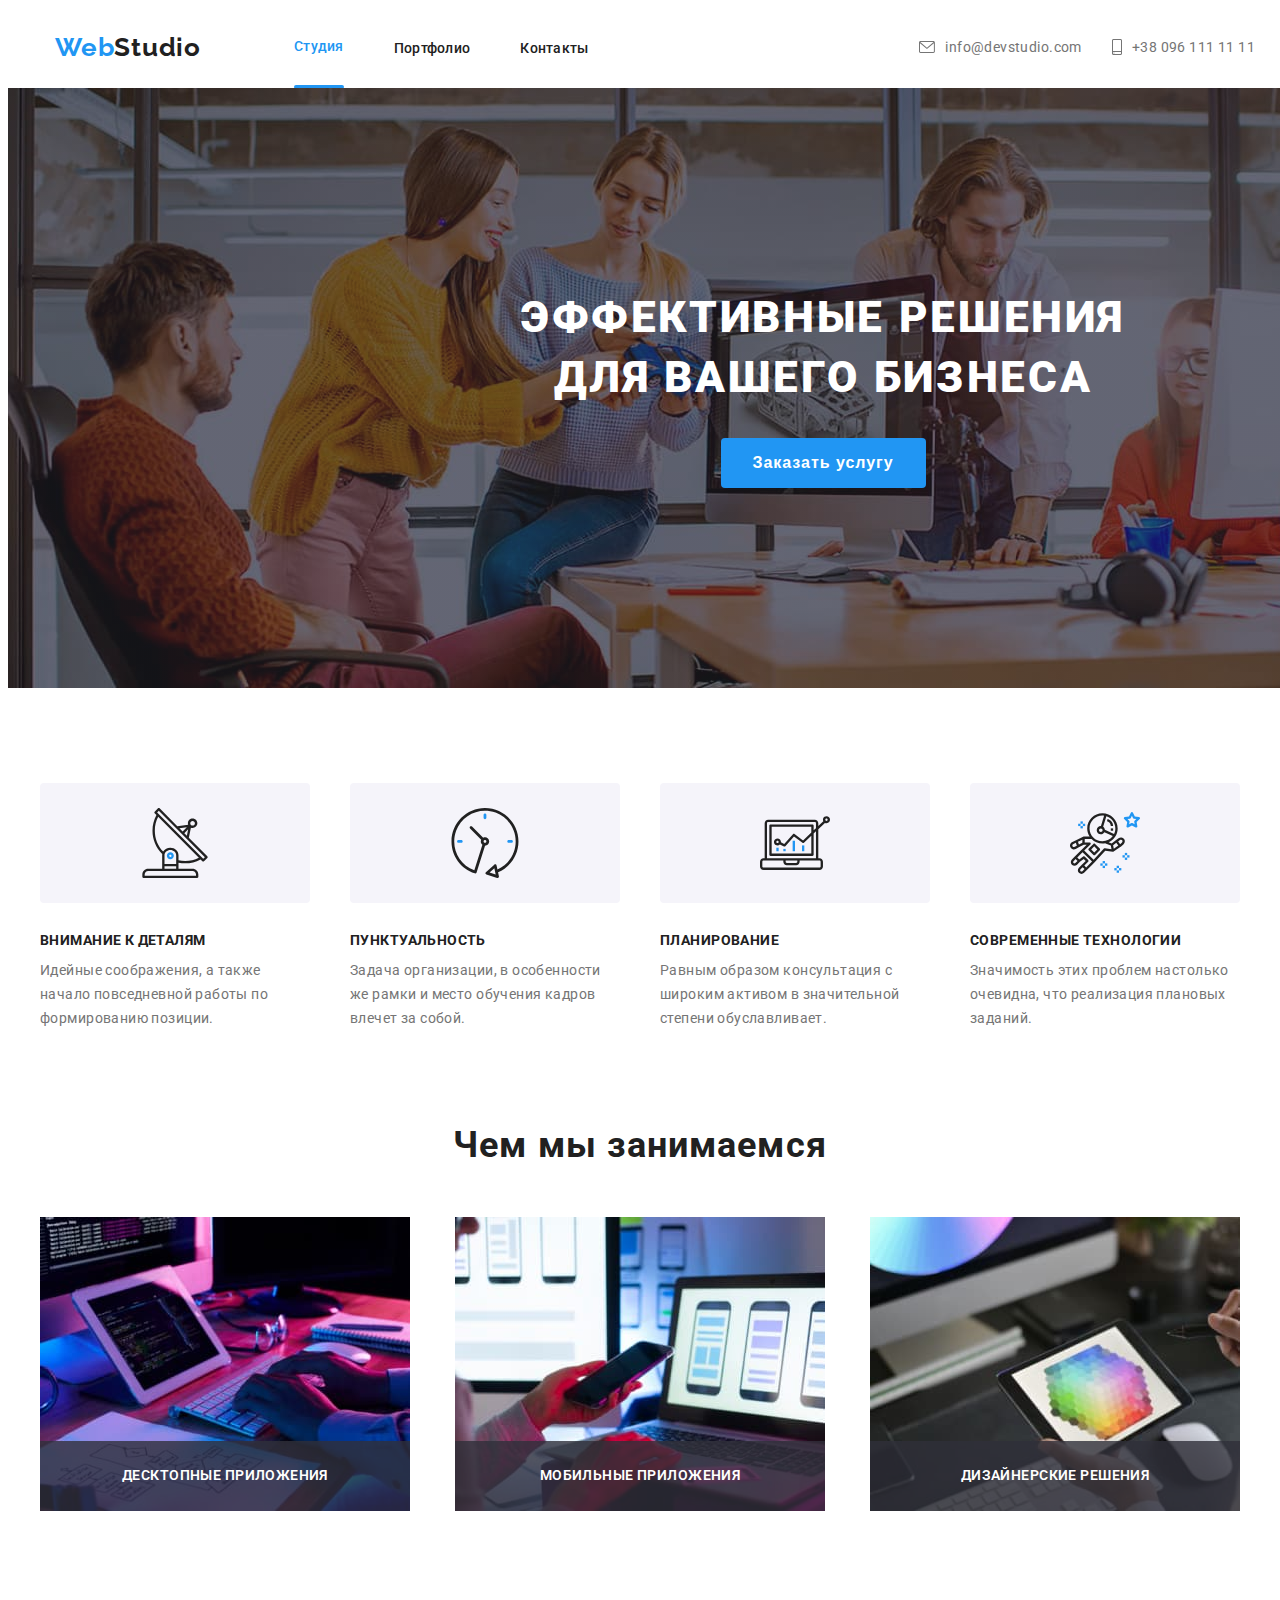
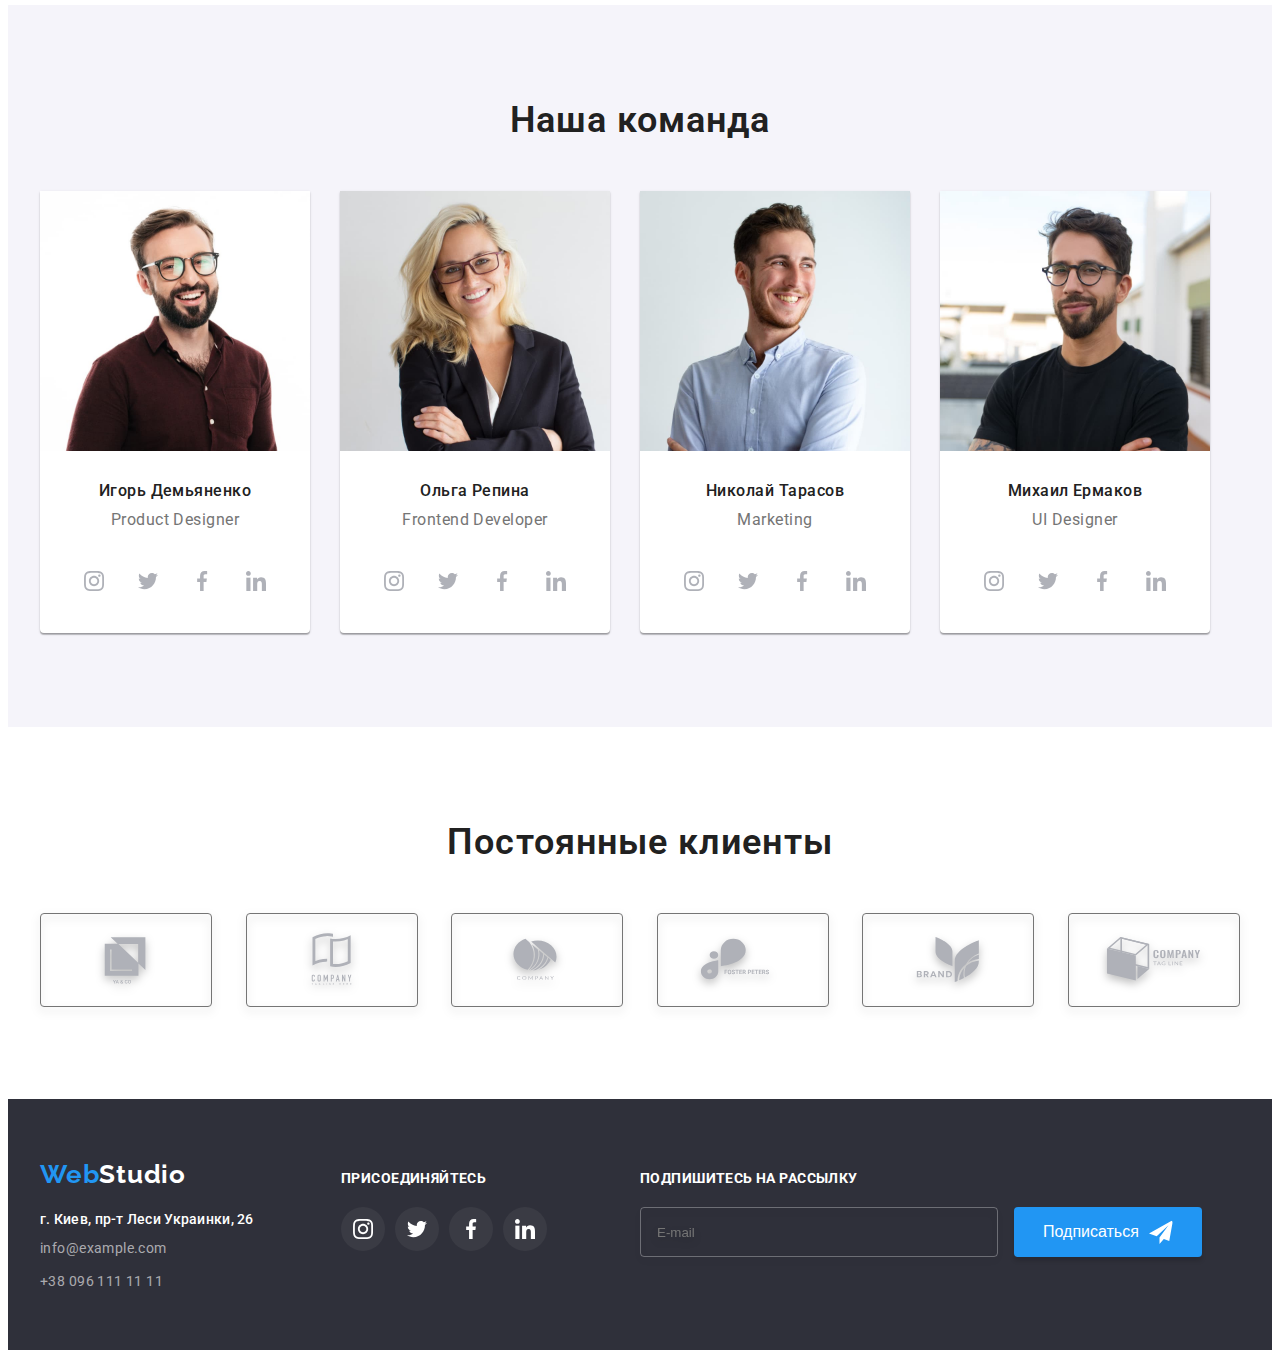
==== index.html @ 36587085 "start" ====
<!DOCTYPE html>
<html lang="ru">

<head>
    <meta charset="UTF-8">
    <meta http-equiv="X-UA-Compatible" content="IE=edge">
    <meta name="viewport" content="width=device-width, initial-scale=1.0">
    <title>WebStudio</title>
    <link rel="preconnect" href="https://fonts.gstatic.com">
    <link
        href="https://fonts.googleapis.com/css2?family=Raleway:wght@400;500;600;700&family=Roboto:wght@400;700&display=swap"
        rel="stylesheet">
    <link rel="stylesheet" href="https://cdnjs.cloudflare.com/ajax/libs/modern-normalize/1.1.0/modern-normalize.min.css"
        integrity="sha512-wpPYUAdjBVSE4KJnH1VR1HeZfpl1ub8YT/NKx4PuQ5NmX2tKuGu6U/JRp5y+Y8XG2tV+wKQpNHVUX03MfMFn9Q=="
        crossorigin="anonymous" referrerpolicy="no-referrer" />
    <link rel="stylesheet" href="./css/styles.css">
</head>

<body>
    <!-- HEADER -->
    <header class="header container">
        <div class="container header-container">
            <nav class="navigation">
                <a class="logo link" href="./"> <span class="logo-span">
                        Web</span>Studio
                </a>
                <ul class="menu list">
                    <li class="menu-item current">
                        <a class="menu-link link current" href="./index.html">Студия</a>
                    </li>
                    <li class="menu-item">
                        <a class="menu-link link " href="./portfolio.html">Портфолио</a>
                    </li>
                    <li class="menu-item">
                        <a class="menu-link link" href="#contact">Контакты</a>
                    </li>
                </ul>
            </nav>

            <ul class="menu-contact list">
                <li class="menu-contact-link">
                    <a class="mail-link link header-link" href="mailto:info@devstudio.com">
                        <svg class="contact-link-item header-link" width="16px" height="12px">
                            <use href="./images/sprite.svg#envelope"></use>
                        </svg>
                        info@devstudio.com
                    </a>
                </li>
                <li class="menu-contact-link">
                    <a class="tel-link link header-link" href="tell:+380961111111">
                        <svg class="contact-link-item header-link" width="10px" height="16px">
                            <use href="./images/sprite.svg#smartphone"></use>
                        </svg>
                        +38 096 111 11 11</a>
                </li>
            </ul>
        </div>
    </header>

    <main>

        <!-- HERO -->
        <section class="container hero-container">
            <h1 class="hero-title">Эффективные решения для вашего бизнеса</h1>
            <button class="modal-btn hero-btn" data-modal-open type="button">Заказать услугу</button>
        </section>


        <!-- SERVICES -->
        <section class="SERVICES section">
            <div class="container ">
                <ul class="list services-container">
                    <li class="serveces-box">
                        <a href="#" class="serveces-box-link link">
                            <svg class="serveces-box-item">
                                <use href="./images/sprite.svg#antenna"></use>
                            </svg>
                        </a>
                        <h3 class="services-title">Внимание к деталям</h3>
                        <p class="services-description">Идейные соображения, а также начало повседневной работы по
                            формированию позиции.</p>
                    </li>

                    <li class="serveces-box">
                        <a href="#" class="serveces-box-link link">
                            <svg class="serveces-box-item">
                                <use href="./images/sprite.svg#clock"></use>
                            </svg>
                        </a>
                        <h3 class="services-title">Пунктуальность</h3>
                        <p class="services-description">Задача организации, в особенности же рамки и место обучения
                            кадров влечет за собой.</p>
                    </li>

                    <li class="serveces-box">
                        <a href="#" class="serveces-box-link link">
                            <svg class="serveces-box-item">
                                <use href="./images/sprite.svg#diagram"></use>
                            </svg>
                        </a>
                        <h3 class="services-title">Планирование</h3>
                        <p class="services-description">Равным образом консультация с широким активом в значительной
                            степени обуславливает.</p>
                    </li>

                    <li class="serveces-box">
                        <a href="#" class="serveces-box-link link">
                            <svg class="serveces-box-item">
                                <use href="./images/sprite.svg#astronaut"></use>
                            </svg>
                        </a>
                        <h3 class="services-title">Современные технологии</h3>
                        <p class="services-description">Значимость этих проблем настолько очевидна, что реализация
                            плановых заданий.</p>
                    </li>
                </ul>
            </div>
        </section>

        <!-- ABOUT -->
        <section class="about section">
            <div class="container">
                <h2 class="about-title">Чем мы занимаемся</h2>
                <ul class="list about-container">
                    <li class="about-container-item">
                        <img src="./images/WebStudio_files/photo1.jpg" alt="работа за компьютером" width="370"
                            height="294">
                        <p class="about-label">
                            Десктопные приложения
                        </p>
                    </li>
                    <li class="about-container-item">
                        <img src="./images/WebStudio_files/photo2.jpg" alt="подбор интерфейса" width="370" height="294">
                        <p class="about-label">
                            Мобильные приложения
                        </p>
                    </li>
                    <li class="about-container-item">
                        <img src="./images/WebStudio_files/photo3.jpg" alt="подбор градиента" width="370" height="294">
                        <p class="about-label">
                            Дизайнерские решения
                        </p>
                    </li>
                </ul>
            </div>


        </section>
        <!-- TEAM -->
        <section class="team section">
            <div class="container team-section">
                <h2 class="team-title">Наша команда</h2>
                <ul class="list team-container">
                    <li class="team-box">
                        <img src="./images/WebStudio_files/IgorD.jpg" alt="Игорь Демьяненко" width="270" height="260">
                        <div class="team-list-content">
                            <h3 class="team-name-title">Игорь Демьяненко</h3>
                            <p class="team-description" lang="en">Product Designer</p>
                            <ul class="social-list list">
                                <li href="#" class="social-list-item">
                                    <a href="#" class="social-list-link">
                                        <svg class="social-list-icon">
                                            <use href="./images/sprite.svg#instagram"></use>
                                        </svg>
                                    </a>
                                </li>
                                <li href="#" class="social-list-item">
                                    <a href="#" class="social-list-link">
                                        <svg class="social-list-icon">
                                            <use href="./images/sprite.svg#twitter"></use>
                                        </svg>
                                    </a>
                                </li>
                                <li href="#" class="social-list-item">
                                    <a href="#" class="social-list-link">
                                        <svg class="social-list-icon">
                                            <use href="./images/sprite.svg#facebook"></use>
                                        </svg>
                                    </a>
                                </li>
                                <li href="#" class="social-list-item">
                                    <a href="#" class="social-list-link">
                                        <svg class="social-list-icon">
                                            <use href="./images/sprite.svg#linkedin"></use>
                                        </svg>
                                    </a>
                                </li>
                            </ul>
                        </div>

                    </li>
                    <li class="team-box">
                        <img src="./images/WebStudio_files/Olga.jpg" alt="Ольга Репина" width="270" height="260">
                        <div class="team-list-content">
                            <h3 class="team-name-title">Ольга Репина</h3>
                            <p class="team-description" lang="en">Frontend Developer</p>
                            <ul class="social-list list">
                                <li href="#" class="social-list-item">
                                    <a href="#" class="social-list-link">
                                        <svg class="social-list-icon">
                                            <use href="./images/sprite.svg#instagram"></use>
                                        </svg>
                                    </a>
                                </li>
                                <li href="#" class="social-list-item">
                                    <a href="#" class="social-list-link">
                                        <svg class="social-list-icon">
                                            <use href="./images/sprite.svg#twitter"></use>
                                        </svg>
                                    </a>
                                </li>
                                <li href="#" class="social-list-item">
                                    <a href="#" class="social-list-link">
                                        <svg class="social-list-icon">
                                            <use href="./images/sprite.svg#facebook"></use>
                                        </svg>
                                    </a>
                                </li>
                                <li href="#" class="social-list-item">
                                    <a href="#" class="social-list-link">
                                        <svg class="social-list-icon">
                                            <use href="./images/sprite.svg#linkedin"></use>
                                        </svg>
                                    </a>
                                </li>
                            </ul>
                        </div>

                    </li>
                    <li class="team-box">
                        <img src="./images/WebStudio_files/Nikolay.jpg" alt="Николай Тарасов" width="270" height="260">
                        <div class="team-list-content">
                            <h3 class="team-name-title">Николай Тарасов</h3>
                            <p class="team-description" lang="en">Marketing</p>
                            <ul class="social-list list">
                                <li href="#" class="social-list-item">
                                    <a href="#" class="social-list-link">
                                        <svg class="social-list-icon">
                                            <use href="./images/sprite.svg#instagram"></use>
                                        </svg>
                                    </a>
                                </li>
                                <li href="#" class="social-list-item">
                                    <a href="#" class="social-list-link">
                                        <svg class="social-list-icon">
                                            <use href="./images/sprite.svg#twitter"></use>
                                        </svg>
                                    </a>
                                </li>
                                <li href="#" class="social-list-item">
                                    <a href="#" class="social-list-link">
                                        <svg class="social-list-icon">
                                            <use href="./images/sprite.svg#facebook"></use>
                                        </svg>
                                    </a>
                                </li>
                                <li href="#" class="social-list-item">
                                    <a href="#" class="social-list-link">
                                        <svg class="social-list-icon">
                                            <use href="./images/sprite.svg#linkedin"></use>
                                        </svg>
                                    </a>
                                </li>
                            </ul>
                        </div>

                    </li>
                    <li class="team-box">
                        <img src="./images/WebStudio_files/Mihail.jpg" alt="Михаил Ермаков" width="270" height="260">
                        <div class="team-list-content">
                            <h2 class="team-name-title">Михаил Ермаков</h2>
                            <p class="team-description" lang="en">UI Designer</p>
                            <ul class="social-list list">
                                <li href="#" class="social-list-item">
                                    <a href="#" class="social-list-link">
                                        <svg class="social-list-icon">
                                            <use href="./images/sprite.svg#instagram"></use>
                                        </svg>
                                    </a>
                                </li>
                                <li href="#" class="social-list-item">
                                    <a href="#" class="social-list-link">
                                        <svg class="social-list-icon">
                                            <use href="./images/sprite.svg#twitter"></use>
                                        </svg>
                                    </a>
                                </li>
                                <li href="#" class="social-list-item">
                                    <a href="#" class="social-list-link">
                                        <svg class="social-list-icon">
                                            <use href="./images/sprite.svg#facebook"></use>
                                        </svg>
                                    </a>
                                </li>
                                <li href="#" class="social-list-item">
                                    <a href="#" class="social-list-link">
                                        <svg class="social-list-icon">
                                            <use href="./images/sprite.svg#linkedin"></use>
                                        </svg>
                                    </a>
                                </li>
                            </ul>
                        </div>

                    </li>
                </ul>
            </div>
        </section>
        <!--clients-->
        <section class="section container">
            <div class="client">
                <h2 class="clients-title">Постоянные клиенты</h2>
                <ul class="clients list">
                    <li class="client-item">
                        <a href="#" class="client-list-link">
                            <svg class="client-item-icon">
                                <use href="././images/sprite.svg#client1"></use>
                            </svg>
                        </a>
                    </li>
                    <li class="client-item">
                        <a href="#" class="client-list-link">
                            <svg class="client-item-icon">
                                <use href="././images/sprite.svg#client2"></use>
                            </svg>
                        </a>
                    </li>
                    <li class="client-item">
                        <a href="#" class="client-list-link">
                            <svg class="client-item-icon">
                                <use href="././images/sprite.svg#client3"></use>
                            </svg>
                        </a>
                    </li>
                    <li class="client-item">
                        <a href="#" class="client-list-link">
                            <svg class="client-item-icon">
                                <use href="././images/sprite.svg#client4"></use>
                            </svg>
                        </a>
                    </li>
                    <li class="client-item">
                        <a href="#" class="client-list-link">
                            <svg class="client-item-icon">
                                <use href="././images/sprite.svg#client5"></use>
                            </svg>
                        </a>
                    </li>
                    <li class="client-item">
                        <a href="#" class="client-list-link">
                            <svg class="client-item-icon">
                                <use href="././images/sprite.svg#client6"></use>
                            </svg>
                        </a>
                    </li>
                </ul>
            </div>

        </section>

    </main>

    <!-- FOOTER -->
    <footer class="footer">
        <div class="container">
            <div class="footer-container">
                <div class="address-container">
                    <div class="footer-logo">
                        <a class="logo link" href="./"> <span class="logo-span">Web</span>Studio</a>
                    </div>

                    <!-- CONTACT INFORMATION -->
                    <address id="contact" class="address">
                        <ul class="list address-container">
                            <li class="address-item-footer"><a class="address-link link"
                                    href="https://goo.gl/maps/P6TTpQ2vvZoRG6vYA" target="_blank"
                                    rel="noopener noreferrer">г. Киев, пр-т Леси Украинки, 26</a></li>
                            <li class="address-item-footer"><a class="mail-link link footer-link"
                                    href="mailto:info@example.com">info@example.com</a></li>
                            <li class="address-item-footer"><a class="tel-link link footer-link"
                                    href="tell:+380961111111">+38 096 111 11 11</a></li>
                        </ul>
                    </address>
                </div>
                <div class="social">
                    <h2 class="footer-title">присоединяйтесь</h2>
                    <ul class="social-list list">
                        <li href="#" class="social-list-item">
                            <a href="#" class="social-list-link theme-dark">
                                <svg class="social-list-icon theme-dark">
                                    <use href="./images/sprite.svg#instagram"></use>
                                </svg>
                            </a>
                        </li>
                        <li href="#" class="social-list-item">
                            <a href="#" class="social-list-link theme-dark">
                                <svg class="social-list-icon theme-dark">
                                    <use href="./images/sprite.svg#twitter"></use>
                                </svg>
                            </a>
                        </li>
                        <li href="#" class="social-list-item">
                            <a href="#" class="social-list-link theme-dark">
                                <svg class="social-list-icon theme-dark">
                                    <use href="./images/sprite.svg#facebook"></use>
                                </svg>
                            </a>
                        </li>
                        <li href="#" class="social-list-item">
                            <a href="#" class="social-list-link theme-dark">
                                <svg class="social-list-icon theme-dark">
                                    <use href="./images/sprite.svg#linkedin"></use>
                                </svg>
                            </a>
                        </li>
                    </ul>
                </div>
                <div class="mail-input">
                    <form action="#" class="footer-form">
                        <label class="footer-form-field">
                            <p class="footer-form-lable">
                                Подпишитесь на рассылку
                            </p>
                            <span class="modal-form-input-wrapper">
                                <input type="mail" class="footer-form-inpt" name="user-mail" pattern="[^ @]*@[^ @]*"
                                    placeholder="E-mail" required>
                                <button type="submit" class="footer-form-btn">
                                    <div class="button-lable">
                                        Подписаться
                                        <svg class="footer-btn-icon modal-btn">
                                            <use href="./images/sprite.svg#send"></use>
                                        </svg>
                                    </div>

                                </button>
                    </form>
                </div>
            </div>

    </footer>

    <div class=" backdrop is-hidden" data-modal>
        <div class="modal">
            <b type="button" class="close-btn" data-modal-close>
                <svg class="modal-close data-modal-close">
                    <use href="./images/sprite.svg#close"></use>
                </svg>
            </b>
            <form action="#" class="modal-form">
                <p class="modal-form-head">
                    Оставьте свои данные, мы вам перезвоним
                </p>
                <div class="inputs">
                    <label class="modal-form-field">
                        Имя
                        <span class="modal-form-input-wrapper">
                            <input type="text" class="modal-form-input" name="user-name"
                                title="Имя должно содержать символы кирилицы или латиницы" required>
                            <svg class="modal-form-icon">
                                <use href="./images/sprite.svg#person""></use>
                                            </svg>
                                        </span>
                                    </label>
                    
                    <label class=" modal-form-field">
                                    Телефон
                                    <span class="modal-form-input-wrapper">
                                        <input type="tel" class="modal-form-input" name="user-phone"
                                            pattern="[0-9]{3}-[0-9]{3}-[0-9]{2}-[0-9]{2}" title="096-111-11-11"
                                            required>
                                        <svg class="modal-form-icon">
                                            <use href="./images/sprite.svg#phone""></use>
                                </svg>
                            </span>
                        </label>
                    
                    <label class=" modal-form-field">
                                                Почта
                                                <span class="modal-form-input-wrapper">
                                                    <input type="mail" class="modal-form-input" name="user-mail"
                                                        pattern="[^ @]*@[^ @]*" title="mail@mail.com" required>
                                                    <svg class="modal-form-icon">
                                                        <use href="./images/sprite.svg#email""></use>
                            </svg>
                        </span>
    
                    </label>
                    <label class=" modal-form-field">
                                                            Комментарий
                                                            <textarea name="user-message" class="modal-form-message"
                                                                placeholder="Ваше сообщение"></textarea>

                    </label>
                </div>
                <input type="checkbox" class="modal-form-checkbox visually-hidden" id="accept-policy">
                <label for="accept-policy" class="modal-form-checkbox-label">Соглашаюсь
                    с рассылкой и принимаю&nbsp;<a href="#" class="modal-form-label-link">Условия договора</a></label>
                <button type="submit" class="modal-btn modal-form-btn">Отправить</button>
            </form>

        </div>
    </div>
    <script src="./js/modal.js"></script>
</body>

</html>
---- css/styles.css ----
:root {
  --main-font: "Roboto", sans-serif;
  --secondary-font: "Raleway", sans-serif;
  --accent-color: #2196f3;
  --main-color: #212121;
  --description-color: #757575;
  --logo-color: #ffffff;
  --button-color: #2196f3;
  --button-text-hover-color: #ffffff;
  --button-hover-color: #188ce8;
  --bg-color: #2f303a;
  --team-bg: #f5f4fa;
  --bg-btn-portfolio: #f5f4fa;
  --hero-bg: #c4c4c4;
  --social-bg: #afb1b8;
  --overlay-bg: rgba(33, 150, 243, 0.9);
  --placeholder-color: rgba(117, 117, 117, 0.5);
  --bg-social-td: rgba(153, 153, 153, 0.1);
}

h1,
h2,
h3,
h4,
h5,
h6,
p {
  margin-top: 0;
  margin-bottom: 0;
}

ul,
ol {
  margin-top: 0;
  margin-bottom: 0;
  padding-left: 0;
}

img {
  display: block;
  max-width: 100%;
  height: auto;
}

.list {
  list-style: none;
}

.link {
  text-decoration: none;
  color: var(--main-color);
}

address {
  font-style: normal;
}

body {
  font-family: var(--main-font);
  font-weight: 400;
  color: var(--main-color);
}

.container {
  width: 1200px;
  margin: 0 auto;
  padding-left: 15px;
  padding-right: 15px;
}

.section {
  padding-top: 94px;
}

.visually-hidden {
  position: absolute !important;
  clip: rect(1px 1px 1px 1px); /* IE6, IE7 */
  clip: rect(1px, 1px, 1px, 1px);
  padding: 0 !important;
  border: 0 !important;
  height: 1px !important;
  width: 1px !important;
  overflow: hidden;
}

/* ============= COMPONENTS ============= */
.modal-btn {
  display: flex;
  align-items: center;
  text-align: center;
  font-size: 16px;
  line-height: 1.87;
  border-radius: 4px;
  letter-spacing: 0.06em;
  cursor: pointer;
  border: none;
  transition: background-color 250ms cubic-bezier(0.4, 0, 0.2, 1),
    color 250ms cubic-bezier(0.4, 0, 0.2, 1);
}

.modal-btn:hover,
.modal-btn:focus {
  background-color: var(--button-hover-color);
  color: var(--button-text-hover-color);
}

/* ============= END COMPONENTS ============= */

/* ============= HEADER ============= */
.header {
  padding-top: 24px;
  padding-bottom: 25px;
  border-bottom: 1px solid #ececec;
}

.header-container {
  display: flex;
  align-items: center;
  justify-content: space-between;
}

.navigation {
  display: flex;
  align-items: center;
}

.menu {
  display: flex;
  align-items: center;
}

.menu-contact {
  display: flex;
  align-items: center;
}

.menu.list {
  cursor: pointer;
}

.menu-contact-link {
  display: flex;
  align-items: center;
  justify-content: center;
}

.menu-contact-link:not(:last-child) {
  margin-right: 30px;
}

.menu-item:not(:last-child) {
  margin-right: 50px;
}

.menu-link {
  font-weight: 500;
  font-size: 14px;
  line-height: 1.14;
  letter-spacing: 0.02em;
}

.header-link {
  color: var(--description-color);
  fill: var(--description-color);
}

.tel-link,
.mail-link {
  font-size: 14px;
  line-height: 1.71;
  letter-spacing: 0.03em;

  transition: color 250ms cubic-bezier(0.4, 0, 0.2, 1),
    fill 250ms cubic-bezier(0.4, 0, 0.2, 1);
}

.menu-link:hover,
.menu-link:focus {
  color: var(--accent-color);
}

.mail-link:hover,
.mail-link:focus,
.mail-link:hover .contact-link-item,
.mail-link:focus .contact-link-item {
  color: var(--accent-color);
  fill: var(--accent-color);
}

.tel-link:hover,
.tel-link:focus,
.tel-link:hover .contact-link-item,
.tel-link:focus .contact-link-item {
  color: var(--accent-color);
  fill: var(--accent-color);
}

.menu-link.current {
  color: var(--accent-color);
  /*background-image: url();*/
}

.contact-link-item {
  display: flex;
  align-items: center;
  justify-content: center;
  margin-right: 10px;
}

.mail-link.header-link {
  display: flex;
  align-items: center;
}

.tel-link.header-link {
  display: flex;
  align-items: center;
}

/*
.mail-link.header-link::before {
    content: url("../images/sprite.svg#envelope");
    display: flex;
    align-items: center;
    width: 16px;
    height: 12px;
    fill: ;
    margin-right: 10px;
}



.tel-link.header-link::before {
    content: url("../images/sprite.svg#smartphone");
    display: block;
    align-content: center;
    width: 10px;
    height: 16px;
    fill: ;
    margin-right: 10px;
}*/

.menu-link.current::after {
  content: "";
  display: block;
  width: auto;
  height: 4px;
  background-color: var(--accent-color);
  position: relative;
  top: 30px;
  left: auto;
  border-radius: 2px;
}

/*
*/
.logo {
  margin-right: 93px;
  font-family: var(--secondary-font);
  font-weight: 700;
  font-size: 26px;
  line-height: 1.19;
  letter-spacing: 0.03em;
  /*text-shadow: 0px 4px 4px rgba(0, 0, 0, 0.25);*/
}

.logo-span {
  color: var(--accent-color);
}

/* ============= END HEADER ============= */

/* ============= HERO ============= */
.hero-container {
  display: flex;
  align-items: center;
  flex-direction: column;
  width: 1600px;
  background-color: var(--hero-bg);
  background-image: linear-gradient(
      rgba(47, 48, 58, 0.4),
      rgba(47, 48, 58, 0.4)
    ),
    url(../images/Hero/hero.jpg);
  padding-top: 200px;
  padding-bottom: 200px;

  position: relative;
  bottom: 1px;
  right: auto;
}

.hero-title {
  width: 700px;
  font-weight: 900;
  font-size: 44px;
  line-height: 1.36;
  text-align: center;
  letter-spacing: 0.06em;
  text-transform: uppercase;
  color: var(--button-text-hover-color);
  margin-bottom: 30px;
}

.hero-btn {
  padding: 10px 32px;
  font-weight: 700;
  font-size: 16px;
  line-height: 1.88;
  text-align: center;
  letter-spacing: 0.06em;
  background-color: var(--button-color);
  color: var(--button-text-hover-color);
}

.btn-container {
  margin-bottom: 50px;
}

.portfolio-conteiner {
  margin-bottom: 94px;
}

/* ============= END HERO ============= */

/* ============= SERVICES ============= */

/*svg*/
.serveces-box-link {
  display: flex;
  align-items: center;
  justify-content: center;
  width: 270px;
  height: 120px;
  margin-bottom: 30px;
  background-color: var(--team-bg);
  border-radius: 4px;
}

.serveces-box-item {
  width: 70px;
  height: 70px;
}
/*svg end*/

.services-container {
  display: flex;
  flex-wrap: wrap;
  justify-content: space-between;
}

.services-title {
  font-weight: 700;
  font-size: 14px;
  line-height: 1.14;
  letter-spacing: 0.03em;
  text-transform: uppercase;
  margin-bottom: 10px;
}

.services-description {
  font-size: 14px;
  line-height: 1.71;
  letter-spacing: 0.03em;
  color: var(--description-color);
}

.serveces-box {
  width: 270px;
}

/* ============= END SERVICES ============= */

/* ============= ABOUT ============= */
.about-container {
  display: flex;
  justify-content: space-between;
  margin-bottom: 94px;
}

.about-title {
  font-weight: 700;
  font-size: 36px;
  line-height: 1.17;
  text-align: center;
  letter-spacing: 0.03em;
  margin-bottom: 50px;
}

.about-container-item {
  position: relative;
}

.about-label {
  position: absolute;
  width: 370px;
  /*height: 70px;*/
  bottom: 0;
  left: 0;

  font-weight: 600;
  font-size: 14px;
  line-height: 1.14;
  text-align: center;
  letter-spacing: 0.03em;
  text-transform: uppercase;
  padding-top: 27px;
  padding-bottom: 27px;
  background-color: rgba(47, 48, 58, 0.8);
  text-align: center;
  color: var(--logo-color);
}

/* ============= END ABOUT ============= */

/* ============= TEAM ============= */

/*svg*/

.social-list {
  display: flex;
  justify-content: space-between;
}

.social-list-icon {
  width: 20px;
  height: 20px;
  /*background-color: var(--logo-color);*/
  fill: var(--social-bg);
  transition: background-color 250ms cubic-bezier(0.4, 0, 0.2, 1),
    fill 250ms cubic-bezier(0.4, 0, 0.2, 1);
}

.social-list-link {
  display: flex;
  align-items: center;
  justify-content: center;
  width: 44px;
  height: 44px;
  border-radius: 50%;
  transition: background-color 250ms cubic-bezier(0.4, 0, 0.2, 1),
    fill 250ms cubic-bezier(0.4, 0, 0.2, 1);
}

.social-list-link:hover,
.social-list-link:focus {
  fill: var(--logo-color);
  background-color: var(--accent-color);
}
.social-list-link:hover .social-list-icon,
.social-list-link:focus .social-list-icon {
  fill: var(--logo-color);
  /*background-color: var(--accent-color);*/
}

/*svg end*/

.team-list-content {
  padding-top: 30px;
  padding-bottom: 30px;
  padding-left: 32px;
  padding-right: 32px;
}

.team-container {
  display: flex;
  flex-wrap: wrap;
  margin-left: -30px;
  margin-top: -30px;
}

.team-box {
  margin-top: 30px;
  margin-left: 30px;
  background-color: var(--logo-color);
  border-radius: 0px 0px 4px 4px;
  box-shadow: 0px 1px 3px rgba(0, 0, 0, 0.12), 0px 1px 1px rgba(0, 0, 0, 0.14),
    0px 2px 1px rgba(0, 0, 0, 0.2);
}

.team-section {
  padding-bottom: 94px;
}

.team {
  background-color: var(--team-bg);
}

.team-title {
  font-weight: 600;
  font-size: 36px;
  line-height: 1.17;
  text-align: center;
  letter-spacing: 0.03em;
  margin-bottom: 50px;
}

.team-name-title {
  /*padding-top: 30px;*/
  margin-bottom: 10px;
  font-weight: 500;
  font-size: 16px;
  line-height: 1.19;
  text-align: center;
  letter-spacing: 0.03em;
}

.team-description {
  /*margin-top: 10px;*/
  margin-bottom: 30px;
  font-size: 16px;
  line-height: 1.19;
  text-align: center;
  letter-spacing: 0.03em;
  color: var(--description-color);
}

/* ============= END TEAM ============= */

/*============== clients ==============*/

/*svg*/

.client-item {
  display: flex;
  /*flex-direction: column;*/

  width: 170px;
  height: 92px;
  fill: var(--description-color);
  border: 1px solid;
  color: var(--description-color);
  border-radius: 4px;
  filter: drop-shadow(0px 4px 4px rgba(0, 0, 0, 0.25));
}

.client-list-link {
  display: flex;
  justify-content: center;
  align-items: center;
  width: 100%;
  height: 100%;
  /*flex-direction: column;
    justify-content:center;
    align-items: center;*/
}

.client-item-icon {
  width: 106px;
  height: 60px;
  fill: var(--social-bg);

  transition: color 250ms cubic-bezier(0.4, 0, 0.2, 1),
    fill 250ms cubic-bezier(0.4, 0, 0.2, 1);
  /*border: 1px solid;
    color: var(--description-color);
    border-radius: 4px;*/
}

.client-item:hover,
.client-item:hover .client-item-icon,
.client-item:focus,
.client-item:focus .client-item-icon {
  fill: var(--accent-color);
  color: var(--accent-color);
}

/*svg end*/

.section .client {
  padding-bottom: 92px;
}

.clients {
  display: flex;
  align-items: center;
  justify-content: space-between;
  /*padding-bottom: 94px;*/
}

.clients-title {
  font-weight: 600;
  font-size: 36px;
  line-height: 1.17;
  text-align: center;
  letter-spacing: 0.03em;

  margin-bottom: 50px;
}

/*============== clients end ==============*/

/* ============= FOOTER ============= */

.footer-title {
  font-weight: bold;
  font-size: 14px;
  line-height: 1.14;
  letter-spacing: 0.03em;
  text-transform: uppercase;

  color: var(--logo-color);
  margin-bottom: 20px;
  /*padding-top: 9px;*/
}

.footer {
  /*height: 251px;*/
  background-color: var(--bg-color);
  padding-top: 60px;
  padding-bottom: 60px;
}

.footer-container {
  display: inline-flex;
  align-items: baseline;
  /*height: 130px;
    
    flex-direction: column;
    flex-wrap: wrap;
    justify-content: left;*/
}

/*.address-container {
  margin-right: 70px;
}*/

.address-item-footer:not(:last-child) {
  margin-bottom: 9px;
}

.mail-link.footer-link,
.tel-link.footer-link {
  color: rgba(255, 255, 255, 0.6);
}
.address-link {
  font-weight: 500;
  font-size: 14px;
  line-height: 1.14;
  letter-spacing: 0.02em;
  color: var(--logo-color);
}

.footer-logo .logo {
  color: var(--logo-color);
}
.footer-logo {
  /*display: flex;*/
  width: 150px;
  height: 30px;
  margin-bottom: 20px;
}

.social {
  /*display: flex;
    flex-direction: column;*/
  width: 206px;
  margin-left: 70px;
  /*height: 80px;*/
}

.address {
  /*display: flex;*/
  width: 231px;
  height: 81px;
  /*flex-direction: column;*/
}

.social-list-link.theme-dark {
  background-color: var(--bg-social-td);
  transition: background-color 250ms cubic-bezier(0.4, 0, 0.2, 1),
    fill 250ms cubic-bezier(0.4, 0, 0.2, 1);
}

.social-list-link.theme-dark:focus,
.social-list-link.theme-dark:hover {
  background-color: var(--accent-color);
}

.social-list-icon.theme-dark {
  /*background-color: var(--bg-social-td);*/
  fill: var(--logo-color);
  transition: background-color 250ms cubic-bezier(0.4, 0, 0.2, 1);
}

/*.social-list-item {
  transition: background-color 250ms cubic-bezier(0.4, 0, 0.2, 1),
    /*fill 250ms cubic-bezier(0.4, 0, 0.2, 1);
}*/

..social-list-item:focus,
.social-list-item:hover {
  background-color: var(--accent-color);
}

.mail-input {
  display: flex;
  align-items: center;
  width: 570px;
  margin-left: 93px;
}

.footer-form-inpt {
  display: inline-block;
  width: 358px;
  height: 50px;
}

.footer-form-btn {
  display: inline-block;
  font-size: 16px;
  line-height: 1.88;
  padding: 10px 29px;
  background-color: var(--accent-color);
  color: var(--logo-color);
  box-shadow: 0px 4px 4px rgba(0, 0, 0, 0.15);
  border-radius: 4px;
  margin-left: 12px;
  border: none;
}

.button-lable {
  display: flex;
  align-items: center;
}

.footer-btn-icon {
  width: 24px;
  height: 24px;
  margin-left: 10px;
  /*box-shadow: 0px 4px 4px rgba(0, 0, 0, 0.15);
  border-radius: 4px;*/
}

.footer-form-lable {
  display: block;
  font-weight: bold;
  font-size: 14px;
  line-height: 1.14;
  letter-spacing: 0.03em;
  text-transform: uppercase;

  color: var(--logo-color);

  margin-bottom: 20px;
}

.footer-form-inpt {
  border: 1px solid rgba(255, 255, 255, 0.3);
  box-sizing: border-box;
  filter: drop-shadow(0px 4px 4px rgba(0, 0, 0, 0.15));
  border-radius: 4px;
  color: rgba(255, 255, 255, 0.6);
  background-color: rgba(0, 0, 0, 0);
  padding-left: 16px;
}

/* ============= END FOOTER ============= */

/* ============= CONTACT INFORMATION ============= */

/* =============  CONTACT INFORMATION ============= */

/* ============= PORTFOLIO PAGE ============= */

.portfolio-btn {
  padding: 6px 22px;
  font-weight: 500;
  font-size: 16px;
  line-height: 1.63;
  text-align: center;
  letter-spacing: 0.03em;
  cursor: pointer;
  background-color: var(--bg-btn-portfolio);
  transition: box-shadow 250ms cubic-bezier(0.4, 0, 0.2, 1),
    background-color 250ms cubic-bezier(0.4, 0, 0.2, 1),
    color 250ms cubic-bezier(0.4, 0, 0.2, 1);
}

.portfolio-btn-list {
  display: flex;
  align-items: center;
  justify-content: center;
}

.portfolio-btn {
  /*box-shadow: 0px 3px 1px rgba(0, 0, 0, 0.1), 0px 1px 2px rgba(0, 0, 0, 0.08),
    0px 2px 2px rgba(0, 0, 0, 0.12);*/
  border-radius: 4px;
}

.portfolio-btn:focus,
.portfolio-btn:hover {
  box-shadow: 0px 3px 1px rgba(0, 0, 0, 0.1), 0px 1px 2px rgba(0, 0, 0, 0.08),
    0px 2px 2px rgba(0, 0, 0, 0.12);
}

.portfolio-btn-item:not(:last-child) {
  margin-right: 8px;
}

.portfolio-list {
  display: flex;
  flex-wrap: wrap;
  margin-top: -30px;
  margin-left: -30px;
}

.portfolio-box-link {
  display: block;
}

.portfolio-box-img-wraper {
  display: block;
  position: relative;
  overflow: hidden;
}

.overlay {
  font-size: 18px;
  line-height: 1.56;
  letter-spacing: 0.03em;

  position: absolute;
  top: 0;
  left: 0;
  width: 100%;
  height: 100%;
  overflow: auto;
  background-color: var(--overlay-bg);
  color: var(--logo-color);
  padding: 64px 24px;

  transform: translateY(100%);
  transition: transform 250ms cubic-bezier(0.4, 0, 0.2, 1);
  /*padding-top: 63px;
    padding-left: 24px;
    padding-bottom: 63px;
    padding-right: 24px;*/
}

.portfolio-box-link:hover .overlay,
.portfolio-box-link:focus .overlay {
  transform: translateY(0%);
}

.portfolio-box {
  position: relative;
  width: 370px;
  background: #ffffff;
  border: 1px solid #eeeeee;
  box-sizing: border-box;
  margin-top: 30px;
  margin-left: 30px;
  transition: box-shadow 250ms cubic-bezier(0.4, 0, 0.2, 1);
}

.portfolio-box:hover,
.portfolio-box:focus {
  box-shadow: 0px 1px 1px rgba(0, 0, 0, 0.12), 0px 4px 4px rgba(0, 0, 0, 0.06),
    1px 4px 6px rgba(0, 0, 0, 0.16);
}

.portfolio-text {
  padding: 20px 24px;
}

.portfolio-imeg-title {
  margin-bottom: 4px;
  font-weight: 700;
  font-size: 18px;
  line-height: 2;
  letter-spacing: 0.06em;
}

.portfolio-image-decription {
  font-size: 16px;
  line-height: 1.87;
  letter-spacing: 0.03em;
  color: var(--description-color);
}

/* ============= END PORTFOLIO PAGE ============= */

/*svg*/

/*svg end*/

/* ============= backdrop ============= */

.backdrop {
  position: fixed;
  top: 0;
  left: 0;
  width: 100vw;
  height: 100vh;
  background-color: rgba(0, 0, 0, 0.2);

  opacity: 1;
  visibility: visible;
  pointer-events: auto;
  transition: opacity 250ms cubic-bezier(0.4, 0, 0.2, 1),
    visibility 250ms cubic-bezier(0.4, 0, 0.2, 1);
}

.is-hidden {
  opacity: 0;
  visibility: hidden;
  pointer-events: none;
}

.modal {
  position: absolute;
  left: 50%;
  top: 50%;
  /*width: 528px;*/
  /*height: 580px;*/
  background-color: var(--logo-color);
  transform: translate(-50%, -50%);
  border-radius: 4px;
  padding: 40px;
}

.close-btn {
  display: flex;
  justify-content: center;
  align-items: center;
  width: 30px;
  height: 30px;
  position: absolute;
  top: 8px;
  right: 8px;
  border: 1px solid rgba(0, 0, 0, 0.1);
  border-radius: 50%;
  background-color: tranpatent;
  cursor: pointer;
  transition: fill 250ms cubic-bezier(0.4, 0, 0.2, 1);
}

.close-btn:focus,
.close-btn:hover {
  fill: var(--accent-color);
}

/*--MODAL--*/

.inputs {
  margin-bottom: 20px;
}

.modal-form-head {
  font-weight: bold;
  font-size: 20px;
  line-height: 1.15;
  text-align: center;
  letter-spacing: 0.03em;
  margin-bottom: 12px;
}

.modal-close {
  width: 18px;
  height: 18px;
}

.modal-form {
  display: flex;
  flex-direction: column;
  /*padding: 40px;*/
}

.modal-form-icon {
  position: absolute;
  left: 12px;
  top: 50%;
  transform: translateY(-50%);
  display: block;
  width: 18px;
  height: 18px;
  transition: fill 250ms cubic-bezier(0.4, 0, 0.2, 1);
}

.modal-form-input:focus + .modal-form-icon,
.modal-form-input:hover + .modal-form-icon,
.modal-form-input:focus,
.modal-form-input:hover,
.modal-form-message:hover {
  border-color: var(--accent-color);
  fill: var(--accent-color);
  outline: none;
}

.modal-form-input-wrapper {
  position: relative;
  display: block;
  cursor: pointer;
  margin-top: 4px;
}

.modal-form-field {
  font-size: 12px;
  line-height: 1.17;

  letter-spacing: 0.01em;
  color: var(--description-color);
  margin-bottom: 10px;
}

.modal-form-input {
  width: 100%;
  height: 40px;
  padding-left: 42px;
  /*margin-bottom: 10px;*/

  border: 1px solid rgba(33, 33, 33, 0.2);
  border-radius: 4px;
  /*margin-top: 4px;*/
  transition: border-color 250ms cubic-bezier(0.4, 0, 0.2, 1);
}

.modal-form-message {
  width: 100%;
  height: 120px;
  margin-top: 4px;
  margin-bottom: 10px;
  padding: 12px 16px;
  resize: none;

  border: 1px solid rgba(33, 33, 33, 0.2);
  border-radius: 4px;
  transition: border-color 250ms cubic-bezier(0.4, 0, 0.2, 1);
}

.modal-form-message::placeholder {
  color: var(--placeholder-color);
}

/*.modal-form-message:focus {
  border-color: var(--accent-color);
  outline: none;
}*/

.modal-form-checkbox-label {
  display: flex;
  align-items: center;
  font-size: 14px;
  line-height: 1.71px;
  /* identical to box height, or 171% */
  letter-spacing: 0.03em;
  margin-bottom: 30px;
}

.modal-form-checkbox-label::before {
  display: block;
  content: "";
  width: 16px;
  height: 15px;
  background-image: url(../images/check-box.svg);
  cursor: pointer;
  transition: background-image 250ms cubic-bezier(0.4, 0, 0.2, 1);
  margin-right: 10px;
  border: none;
  border-radius: 2px;
}

.modal-form-label-link {
  display: flex;
  align-items: center;
  font-size: 14px;
  line-height: 1.71px;
  color: var(--accent-color);
}

.modal-form-label-link:visited {
  color: var(--accent-color);
}

.modal-form-checkbox:checked + .modal-form-checkbox-label::before {
  background-image: url(../images/check.svg);
  /*outline: none;*/
}

.modal-form-btn {
  align-self: center;
  padding: 10px 56px;

  box-shadow: 0px 4px 4px rgba(0, 0, 0, 0.15);
  border-radius: 4px;
  background-color: var(--accent-color);
  color: var(--logo-color);

  transition: box-shadow 250ms cubic-bezier(0.4, 0, 0.2, 1);
}

.modal-form-btn:hover,
.modal-form-btn:focus {
  box-shadow: 0px 4px 4px rgba(0, 0, 0, 0.25);
}
/* ============= backdrop end ============= */
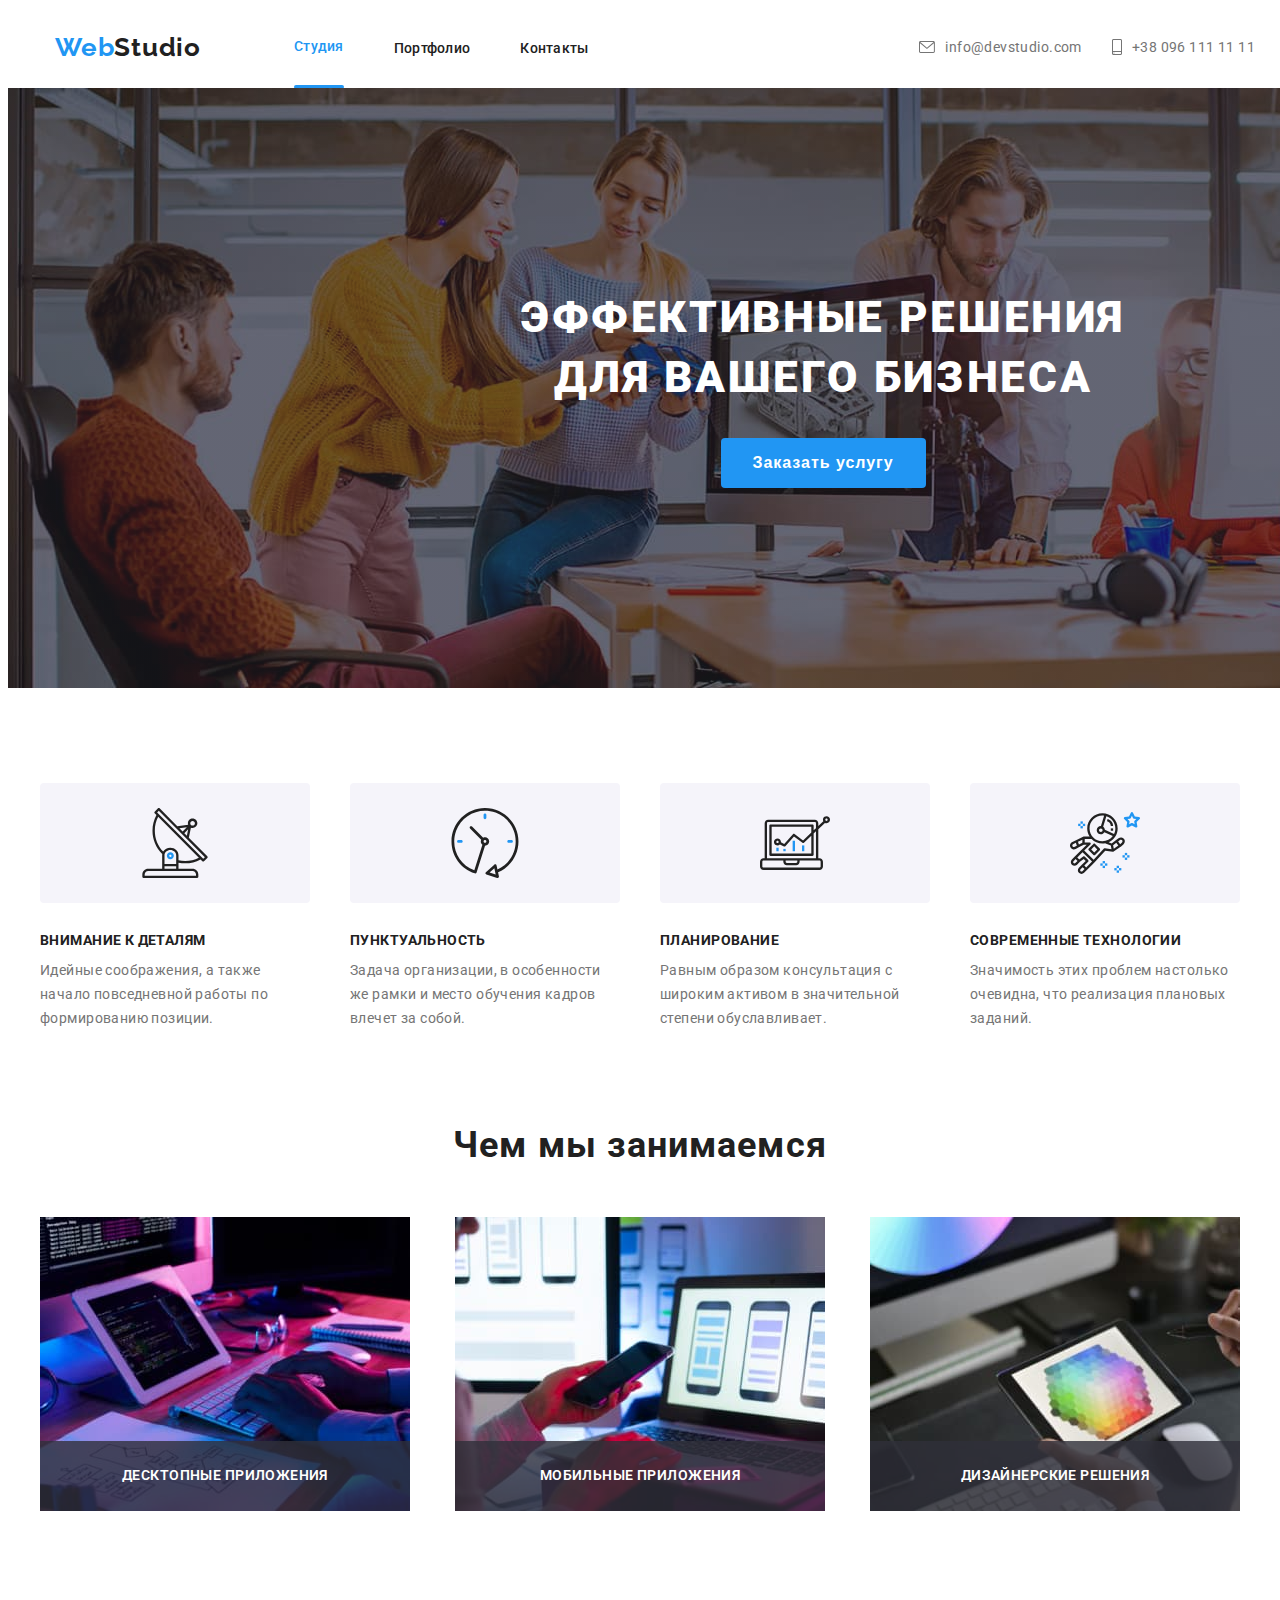
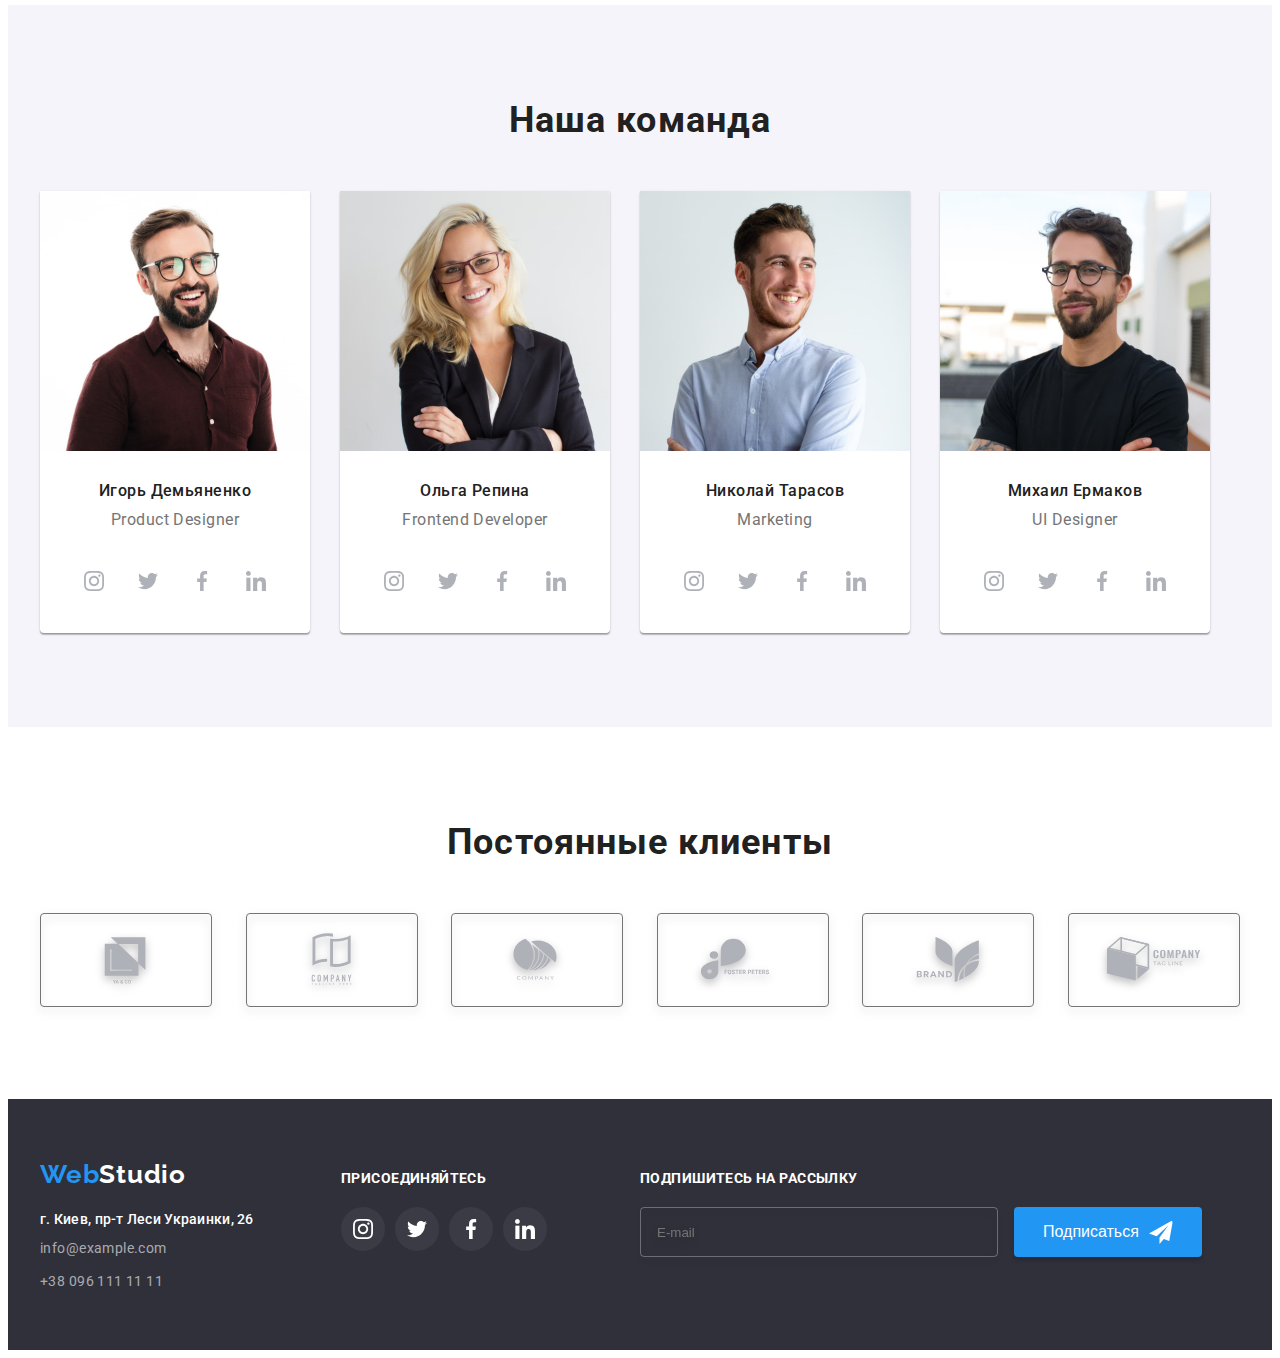
==== commit 7f2500c3: "hw7 2107211914" ====
--- a/index.html
+++ b/index.html
@@ -13,7 +13,7 @@
     <link rel="stylesheet" href="https://cdnjs.cloudflare.com/ajax/libs/modern-normalize/1.1.0/modern-normalize.min.css"
         integrity="sha512-wpPYUAdjBVSE4KJnH1VR1HeZfpl1ub8YT/NKx4PuQ5NmX2tKuGu6U/JRp5y+Y8XG2tV+wKQpNHVUX03MfMFn9Q=="
         crossorigin="anonymous" referrerpolicy="no-referrer" />
-    <link rel="stylesheet" href="./css/styles.css">
+    <link rel="stylesheet" href="./css/main.min.css">
 </head>
 
 <body>
@@ -120,7 +120,7 @@
         <!-- ABOUT -->
         <section class="about section">
             <div class="container">
-                <h2 class="about-title">Чем мы занимаемся</h2>
+                <h2 class="section-title">Чем мы занимаемся</h2>
                 <ul class="list about-container">
                     <li class="about-container-item">
                         <img src="./images/WebStudio_files/photo1.jpg" alt="работа за компьютером" width="370"
@@ -149,7 +149,7 @@
         <!-- TEAM -->
         <section class="team section">
             <div class="container team-section">
-                <h2 class="team-title">Наша команда</h2>
+                <h2 class="section-title">Наша команда</h2>
                 <ul class="list team-container">
                     <li class="team-box">
                         <img src="./images/WebStudio_files/IgorD.jpg" alt="Игорь Демьяненко" width="270" height="260">
@@ -309,7 +309,7 @@
         <!--clients-->
         <section class="section container">
             <div class="client">
-                <h2 class="clients-title">Постоянные клиенты</h2>
+                <h2 class="section-title">Постоянные клиенты</h2>
                 <ul class="clients list">
                     <li class="client-item">
                         <a href="#" class="client-list-link">
--- a/css/main.min.css
+++ b/css/main.min.css
@@ -0,0 +1,2 @@
+:root{--main-font: "Roboto", sans-serif;--secondary-font: "Raleway", sans-serif;--accent-color: #2196f3;--main-color: #212121;--description-color: #757575;--logo-color: #ffffff;--button-color: #2196f3;--button-text-hover-color: #ffffff;--button-hover-color: #188ce8;--bg-color: #2f303a;--team-bg: #f5f4fa;--bg-btn-portfolio: #f5f4fa;--hero-bg: #c4c4c4;--social-bg: #afb1b8;--overlay-bg: rgba(33, 150, 243, 0.9);--placeholder-color: rgba(117, 117, 117, 0.5);--bg-social-td: rgba(153, 153, 153, 0.1)}.visually-hidden{position:absolute !important;clip:rect(1px 1px 1px 1px);clip:rect(1px, 1px, 1px, 1px);padding:0 !important;border:0 !important;height:1px !important;width:1px !important;overflow:hidden}h1,h2,h3,h4,h5,h6,p{margin-top:0;margin-bottom:0}ul,ol{margin-top:0;margin-bottom:0;padding-left:0}img{display:block;max-width:100%;height:auto}.list{list-style:none}.link{text-decoration:none;color:var(--main-color)}address{font-style:normal}body{font-family:var(--main-font);font-weight:400;color:var(--main-color)}.section{padding-top:94px}.container{width:1200px;margin:0 auto;padding-left:15px;padding-right:15px}.modal-btn{display:flex;align-items:center;text-align:center;font-size:16px;line-height:1.87;border-radius:4px;letter-spacing:0.06em;cursor:pointer;border:none;transition:background-color 250ms cubic-bezier(0.4, 0, 0.2, 1),color 250ms cubic-bezier(0.4, 0, 0.2, 1)}.modal-btn:hover,.modal-btn:focus{background-color:var(--button-hover-color);color:var(--button-text-hover-color)}.social-list{display:flex;justify-content:space-between}.social-list-icon{width:20px;height:20px;fill:var(--social-bg);transition:background-color 250ms cubic-bezier(0.4, 0, 0.2, 1),fill 250ms cubic-bezier(0.4, 0, 0.2, 1)}.social-list-link{display:flex;align-items:center;justify-content:center;width:44px;height:44px;border-radius:50%;transition:background-color 250ms cubic-bezier(0.4, 0, 0.2, 1),fill 250ms cubic-bezier(0.4, 0, 0.2, 1)}.social-list-link:hover,.social-list-link:focus{fill:var(--logo-color);background-color:var(--accent-color)}.social-list-link:hover .social-list-icon,.social-list-link:focus .social-list-icon{fill:var(--logo-color)}.social-list-link.theme-dark{background-color:var(--bg-social-td);transition:background-color 250ms cubic-bezier(0.4, 0, 0.2, 1),fill 250ms cubic-bezier(0.4, 0, 0.2, 1)}.social-list-link.theme-dark:focus,.social-list-link.theme-dark:hover{background-color:var(--accent-color)}.social-list-icon.theme-dark{fill:var(--logo-color);transition:background-color 250ms cubic-bezier(0.4, 0, 0.2, 1)}.mail-input{display:flex;align-items:center;width:570px;margin-left:93px}.footer-form-inpt{display:inline-block;width:358px;height:50px}.footer-form-btn{display:inline-block;font-size:16px;line-height:1.88;padding:10px 29px;background-color:var(--accent-color);color:var(--logo-color);box-shadow:0px 4px 4px rgba(0,0,0,0.15);border-radius:4px;margin-left:12px;border:none}.button-lable{display:flex;align-items:center}.footer-btn-icon{width:24px;height:24px;margin-left:10px}.footer-form-lable{display:block;font-weight:bold;font-size:14px;line-height:1.14;letter-spacing:0.03em;text-transform:uppercase;color:var(--logo-color);margin-bottom:20px}.footer-form-inpt{border:1px solid rgba(255,255,255,0.3);box-sizing:border-box;filter:drop-shadow(0px 4px 4px rgba(0,0,0,0.15));border-radius:4px;color:rgba(255,255,255,0.6);background-color:rgba(0,0,0,0);padding-left:16px}.backdrop{position:fixed;top:0;left:0;width:100vw;height:100vh;background-color:rgba(0,0,0,0.2);opacity:1;visibility:visible;pointer-events:auto;transition:opacity 250ms cubic-bezier(0.4, 0, 0.2, 1),visibility 250ms cubic-bezier(0.4, 0, 0.2, 1)}.is-hidden{opacity:0;visibility:hidden;pointer-events:none}.modal{position:absolute;left:50%;top:50%;background-color:var(--logo-color);transform:translate(-50%, -50%);border-radius:4px;padding:40px}.close-btn{display:flex;justify-content:center;align-items:center;width:30px;height:30px;position:absolute;top:8px;right:8px;border:1px solid rgba(0,0,0,0.1);border-radius:50%;background-color:tranpatent;cursor:pointer;transition:fill 250ms cubic-bezier(0.4, 0, 0.2, 1)}.close-btn:focus,.close-btn:hover{fill:var(--accent-color)}.inputs{margin-bottom:20px}.modal-form-head{font-weight:bold;font-size:20px;line-height:1.15;text-align:center;letter-spacing:0.03em;margin-bottom:12px}.modal-close{width:18px;height:18px}.modal-form{display:flex;flex-direction:column}.modal-form-icon{position:absolute;left:12px;top:50%;transform:translateY(-50%);display:block;width:18px;height:18px;transition:fill 250ms cubic-bezier(0.4, 0, 0.2, 1)}.modal-form-input:focus+.modal-form-icon,.modal-form-input:hover+.modal-form-icon,.modal-form-input:focus,.modal-form-input:hover,.modal-form-message:hover{border-color:var(--accent-color);fill:var(--accent-color);outline:none}.modal-form-input-wrapper{position:relative;display:block;cursor:pointer;margin-top:4px}.modal-form-field{font-size:12px;line-height:1.17;letter-spacing:0.01em;color:var(--description-color);margin-bottom:10px}.modal-form-input{width:100%;height:40px;padding-left:42px;border:1px solid rgba(33,33,33,0.2);border-radius:4px;transition:border-color 250ms cubic-bezier(0.4, 0, 0.2, 1)}.modal-form-message{width:100%;height:120px;margin-top:4px;margin-bottom:10px;padding:12px 16px;resize:none;border:1px solid rgba(33,33,33,0.2);border-radius:4px;transition:border-color 250ms cubic-bezier(0.4, 0, 0.2, 1)}.modal-form-message::placeholder{color:var(--placeholder-color)}.modal-form-checkbox-label{display:flex;align-items:center;font-size:14px;line-height:1.71px;letter-spacing:0.03em;margin-bottom:30px}.modal-form-checkbox-label::before{display:block;content:"";width:16px;height:15px;background-image:url(../images/check-box.svg);cursor:pointer;transition:background-image 250ms cubic-bezier(0.4, 0, 0.2, 1);margin-right:10px;border:none;border-radius:2px}.modal-form-label-link{display:flex;align-items:center;font-size:14px;line-height:1.71px;color:var(--accent-color)}.modal-form-label-link:visited{color:var(--accent-color)}.modal-form-checkbox:checked+.modal-form-checkbox-label::before{background-image:url(../images/check.svg)}.modal-form-btn{align-self:center;padding:10px 56px;box-shadow:0px 4px 4px rgba(0,0,0,0.15);border-radius:4px;background-color:var(--accent-color);color:var(--logo-color);transition:box-shadow 250ms cubic-bezier(0.4, 0, 0.2, 1)}.modal-form-btn:hover,.modal-form-btn:focus{box-shadow:0px 4px 4px rgba(0,0,0,0.25)}.header{padding-top:24px;padding-bottom:25px;border-bottom:1px solid #ececec}.header-container{display:flex;align-items:center;justify-content:space-between}.navigation{display:flex;align-items:center}.menu{display:flex;align-items:center}.menu-contact{display:flex;align-items:center}.menu.list{cursor:pointer}.menu-contact-link{display:flex;align-items:center;justify-content:center}.menu-contact-link:not(:last-child){margin-right:30px}.menu-item:not(:last-child){margin-right:50px}.menu-link{font-weight:500;font-size:14px;line-height:1.14;letter-spacing:0.02em}.header-link{color:var(--description-color);fill:var(--description-color)}.tel-link,.mail-link{font-size:14px;line-height:1.71;letter-spacing:0.03em;transition:color 250ms cubic-bezier(0.4, 0, 0.2, 1),fill 250ms cubic-bezier(0.4, 0, 0.2, 1)}.menu-link:hover,.menu-link:focus{color:var(--accent-color)}.mail-link:hover,.mail-link:focus,.mail-link:hover .contact-link-item,.mail-link:focus .contact-link-item{color:var(--accent-color);fill:var(--accent-color)}.tel-link:hover,.tel-link:focus,.tel-link:hover .contact-link-item,.tel-link:focus .contact-link-item{color:var(--accent-color);fill:var(--accent-color)}.menu-link.current{color:var(--accent-color)}.contact-link-item{display:flex;align-items:center;justify-content:center;margin-right:10px}.mail-link.header-link{display:flex;align-items:center}.tel-link.header-link{display:flex;align-items:center}.menu-link.current::after{content:"";display:block;width:auto;height:4px;background-color:var(--accent-color);position:relative;top:30px;left:auto;border-radius:2px}.logo{margin-right:93px;font-family:var(--secondary-font);font-weight:700;font-size:26px;line-height:1.19;letter-spacing:0.03em}.logo-span{color:var(--accent-color)}.hero-container{display:flex;align-items:center;flex-direction:column;width:1600px;background-color:var(--hero-bg);background-image:linear-gradient(rgba(47,48,58,0.4), rgba(47,48,58,0.4)),url(../images/Hero/hero.jpg);padding-top:200px;padding-bottom:200px;position:relative;bottom:1px;right:auto}.hero-title{width:700px;font-weight:900;font-size:44px;line-height:1.36;text-align:center;letter-spacing:0.06em;text-transform:uppercase;color:var(--button-text-hover-color);margin-bottom:30px}.hero-btn{padding:10px 32px;font-weight:700;font-size:16px;line-height:1.88;text-align:center;letter-spacing:0.06em;background-color:var(--button-color);color:var(--button-text-hover-color)}.btn-container{margin-bottom:50px}.portfolio-conteiner{margin-bottom:94px}.serveces-box-link{display:flex;align-items:center;justify-content:center;width:270px;height:120px;margin-bottom:30px;background-color:var(--team-bg);border-radius:4px}.serveces-box-item{width:70px;height:70px}.services-container{display:flex;flex-wrap:wrap;justify-content:space-between}.services-title{font-weight:700;font-size:14px;line-height:1.14;letter-spacing:0.03em;text-transform:uppercase;margin-bottom:10px}.services-description{font-size:14px;line-height:1.71;letter-spacing:0.03em;color:var(--description-color)}.serveces-box{width:270px}.about-container{display:flex;justify-content:space-between;margin-bottom:94px}.about-container-item{position:relative}.about-label{position:absolute;width:370px;bottom:0;left:0;font-weight:600;font-size:14px;line-height:1.14;text-align:center;letter-spacing:0.03em;text-transform:uppercase;padding-top:27px;padding-bottom:27px;background-color:rgba(47,48,58,0.8);text-align:center;color:var(--logo-color)}.team-list-content{padding-top:30px;padding-bottom:30px;padding-left:32px;padding-right:32px}.team-container{display:flex;flex-wrap:wrap;margin-left:-30px;margin-top:-30px}.team-box{margin-top:30px;margin-left:30px;background-color:var(--logo-color);border-radius:0px 0px 4px 4px;box-shadow:0px 1px 3px rgba(0,0,0,0.12),0px 1px 1px rgba(0,0,0,0.14),0px 2px 1px rgba(0,0,0,0.2)}.team-section{padding-bottom:94px}.team{background-color:var(--team-bg)}.section-title{font-weight:700;font-size:36px;line-height:1.17;text-align:center;letter-spacing:0.03em;margin-bottom:50px}.team-name-title{margin-bottom:10px;font-weight:500;font-size:16px;line-height:1.19;text-align:center;letter-spacing:0.03em}.team-description{margin-bottom:30px;font-size:16px;line-height:1.19;text-align:center;letter-spacing:0.03em;color:var(--description-color)}.client-item{display:flex;width:170px;height:92px;fill:var(--description-color);border:1px solid;color:var(--description-color);border-radius:4px;filter:drop-shadow(0px 4px 4px rgba(0,0,0,0.25))}.client-list-link{display:flex;justify-content:center;align-items:center;width:100%;height:100%}.client-item-icon{width:106px;height:60px;fill:var(--social-bg);transition:color 250ms cubic-bezier(0.4, 0, 0.2, 1),fill 250ms cubic-bezier(0.4, 0, 0.2, 1)}.client-item:hover,.client-item:hover .client-item-icon,.client-item:focus,.client-item:focus .client-item-icon{fill:var(--accent-color);color:var(--accent-color)}.section .client{padding-bottom:92px}.clients{display:flex;align-items:center;justify-content:space-between}.footer-title{font-weight:bold;font-size:14px;line-height:1.14;letter-spacing:0.03em;text-transform:uppercase;color:var(--logo-color);margin-bottom:20px}.footer{background-color:var(--bg-color);padding-top:60px;padding-bottom:60px}.footer-container{display:inline-flex;align-items:baseline}.address-item-footer:not(:last-child){margin-bottom:9px}.mail-link.footer-link,.tel-link.footer-link{color:rgba(255,255,255,0.6)}.address-link{font-weight:500;font-size:14px;line-height:1.14;letter-spacing:0.02em;color:var(--logo-color)}.footer-logo .logo{color:var(--logo-color)}.footer-logo{width:150px;height:30px;margin-bottom:20px}.social{width:206px;margin-left:70px}.address{width:231px;height:81px}
+/*# sourceMappingURL=main.min.css.map */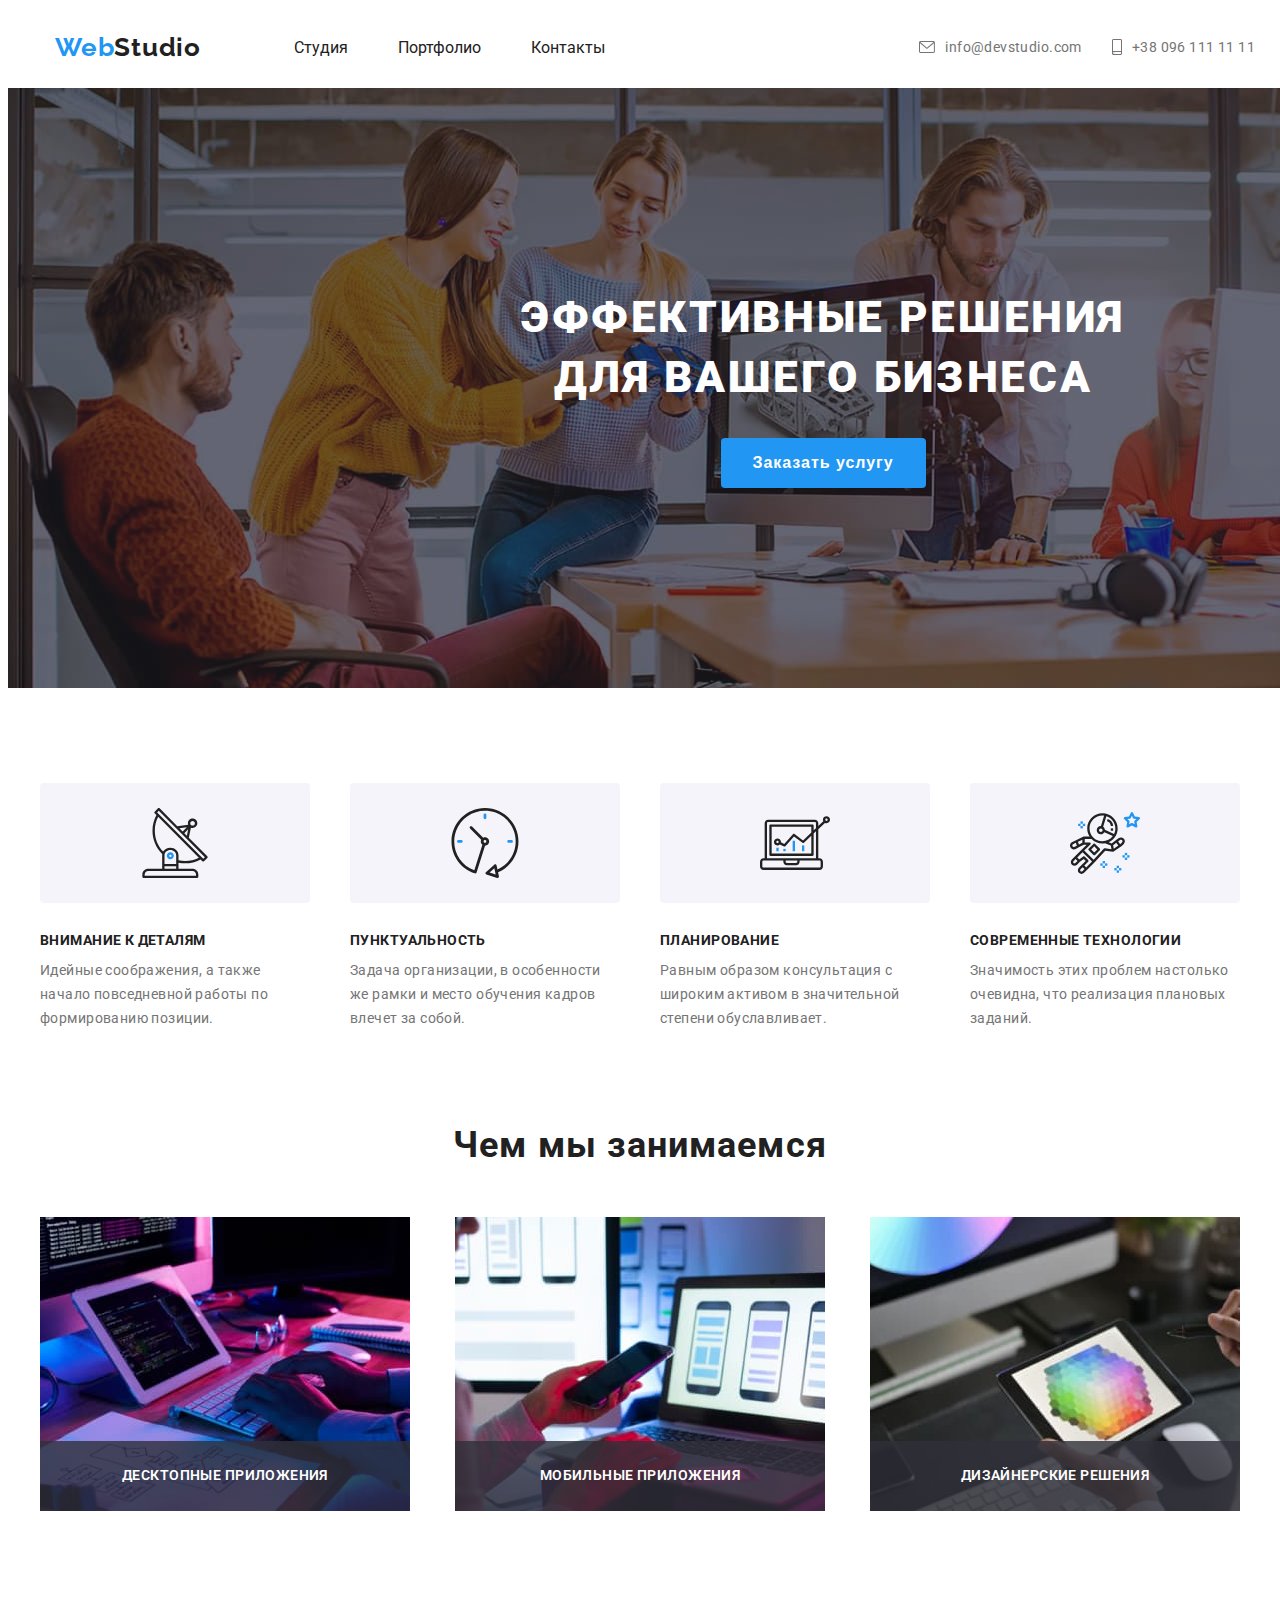
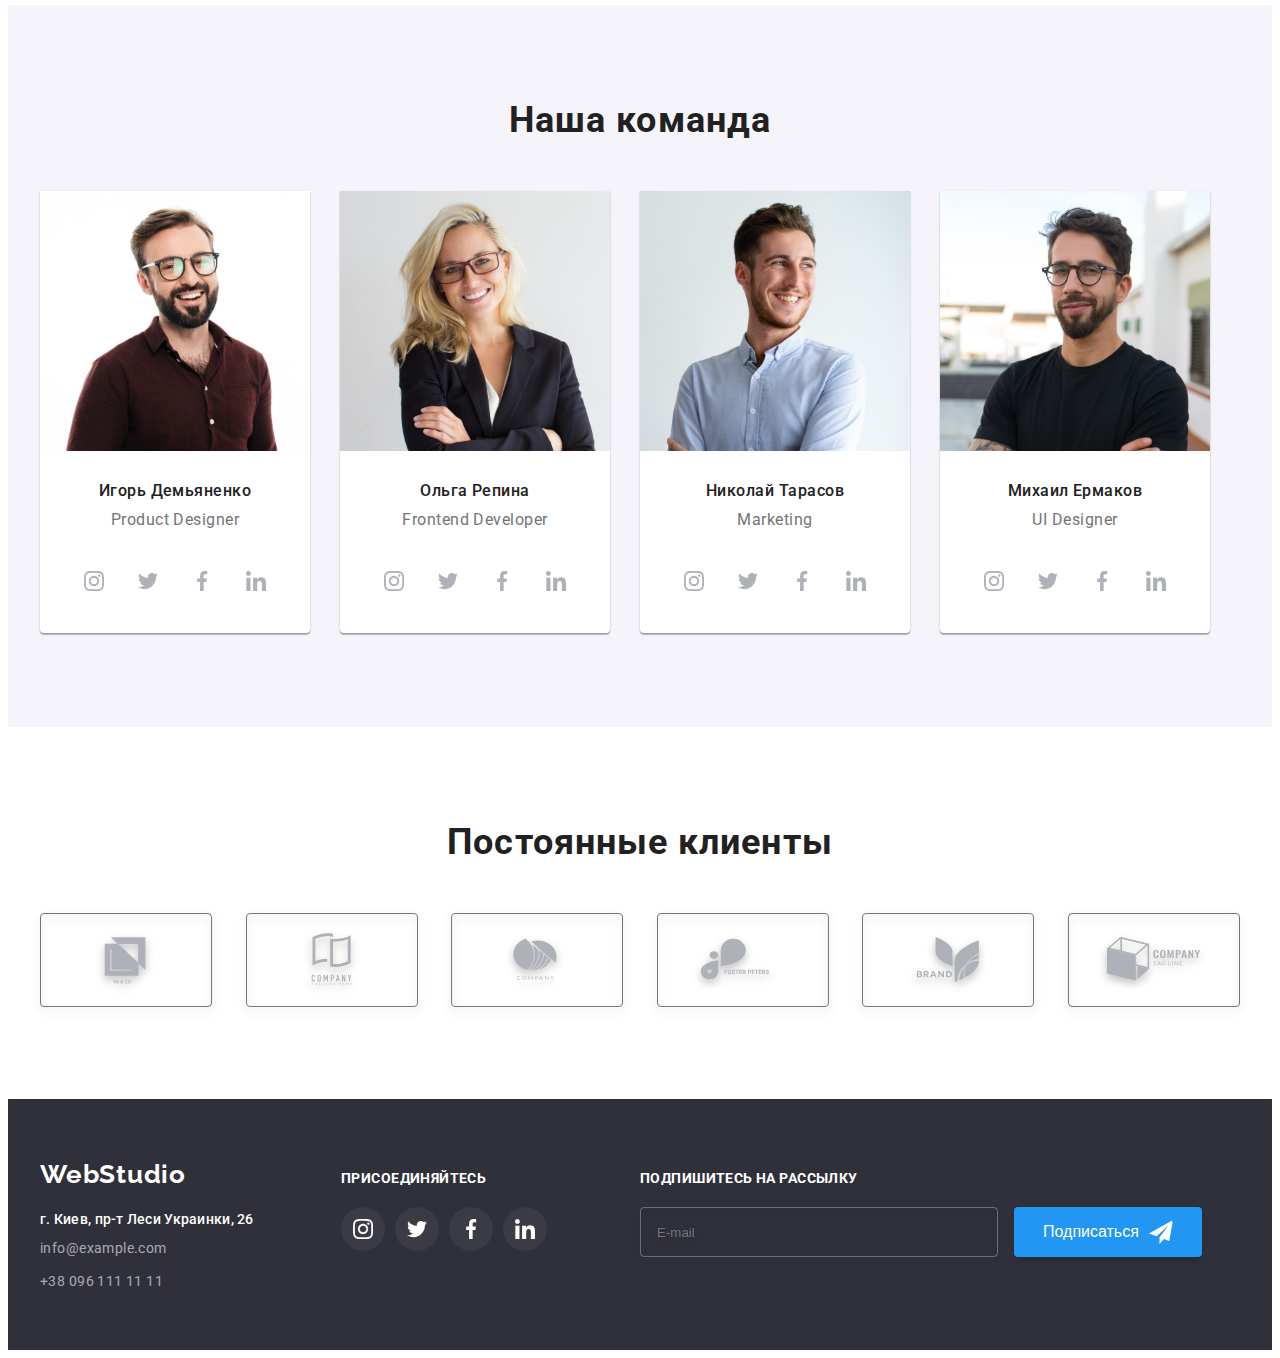
==== commit e5bada30: "hw7 0608210016" ====
--- a/index.html
+++ b/index.html
@@ -21,24 +21,24 @@
     <header class="header container">
         <div class="container header-container">
             <nav class="navigation">
-                <a class="logo link" href="./"> <span class="logo-span">
+                <a class="logo link logo-margin" href="./"> <span class="logo__span">
                         Web</span>Studio
                 </a>
                 <ul class="menu list">
-                    <li class="menu-item current">
-                        <a class="menu-link link current" href="./index.html">Студия</a>
-                    </li>
-                    <li class="menu-item">
-                        <a class="menu-link link " href="./portfolio.html">Портфолио</a>
-                    </li>
-                    <li class="menu-item">
-                        <a class="menu-link link" href="#contact">Контакты</a>
+                    <li class="menu__item current">
+                        <a class="menu__item-link link current" href="./index.html">Студия</a>
+                    </li>
+                    <li class="menu__item">
+                        <a class="menu__item-link link " href="./portfolio.html">Портфолио</a>
+                    </li>
+                    <li class="menu__item">
+                        <a class="menu__item-link link" href="#contact">Контакты</a>
                     </li>
                 </ul>
             </nav>
 
             <ul class="menu-contact list">
-                <li class="menu-contact-link">
+                <li class="menu-contact__link">
                     <a class="mail-link link header-link" href="mailto:info@devstudio.com">
                         <svg class="contact-link-item header-link" width="16px" height="12px">
                             <use href="./images/sprite.svg#envelope"></use>
@@ -46,7 +46,7 @@
                         info@devstudio.com
                     </a>
                 </li>
-                <li class="menu-contact-link">
+                <li class="menu-contact__link">
                     <a class="tel-link link header-link" href="tell:+380961111111">
                         <svg class="contact-link-item header-link" width="10px" height="16px">
                             <use href="./images/sprite.svg#smartphone"></use>
--- a/css/main.min.css
+++ b/css/main.min.css
@@ -1,2 +1,2 @@
-:root{--main-font: "Roboto", sans-serif;--secondary-font: "Raleway", sans-serif;--accent-color: #2196f3;--main-color: #212121;--description-color: #757575;--logo-color: #ffffff;--button-color: #2196f3;--button-text-hover-color: #ffffff;--button-hover-color: #188ce8;--bg-color: #2f303a;--team-bg: #f5f4fa;--bg-btn-portfolio: #f5f4fa;--hero-bg: #c4c4c4;--social-bg: #afb1b8;--overlay-bg: rgba(33, 150, 243, 0.9);--placeholder-color: rgba(117, 117, 117, 0.5);--bg-social-td: rgba(153, 153, 153, 0.1)}.visually-hidden{position:absolute !important;clip:rect(1px 1px 1px 1px);clip:rect(1px, 1px, 1px, 1px);padding:0 !important;border:0 !important;height:1px !important;width:1px !important;overflow:hidden}h1,h2,h3,h4,h5,h6,p{margin-top:0;margin-bottom:0}ul,ol{margin-top:0;margin-bottom:0;padding-left:0}img{display:block;max-width:100%;height:auto}.list{list-style:none}.link{text-decoration:none;color:var(--main-color)}address{font-style:normal}body{font-family:var(--main-font);font-weight:400;color:var(--main-color)}.section{padding-top:94px}.container{width:1200px;margin:0 auto;padding-left:15px;padding-right:15px}.modal-btn{display:flex;align-items:center;text-align:center;font-size:16px;line-height:1.87;border-radius:4px;letter-spacing:0.06em;cursor:pointer;border:none;transition:background-color 250ms cubic-bezier(0.4, 0, 0.2, 1),color 250ms cubic-bezier(0.4, 0, 0.2, 1)}.modal-btn:hover,.modal-btn:focus{background-color:var(--button-hover-color);color:var(--button-text-hover-color)}.social-list{display:flex;justify-content:space-between}.social-list-icon{width:20px;height:20px;fill:var(--social-bg);transition:background-color 250ms cubic-bezier(0.4, 0, 0.2, 1),fill 250ms cubic-bezier(0.4, 0, 0.2, 1)}.social-list-link{display:flex;align-items:center;justify-content:center;width:44px;height:44px;border-radius:50%;transition:background-color 250ms cubic-bezier(0.4, 0, 0.2, 1),fill 250ms cubic-bezier(0.4, 0, 0.2, 1)}.social-list-link:hover,.social-list-link:focus{fill:var(--logo-color);background-color:var(--accent-color)}.social-list-link:hover .social-list-icon,.social-list-link:focus .social-list-icon{fill:var(--logo-color)}.social-list-link.theme-dark{background-color:var(--bg-social-td);transition:background-color 250ms cubic-bezier(0.4, 0, 0.2, 1),fill 250ms cubic-bezier(0.4, 0, 0.2, 1)}.social-list-link.theme-dark:focus,.social-list-link.theme-dark:hover{background-color:var(--accent-color)}.social-list-icon.theme-dark{fill:var(--logo-color);transition:background-color 250ms cubic-bezier(0.4, 0, 0.2, 1)}.mail-input{display:flex;align-items:center;width:570px;margin-left:93px}.footer-form-inpt{display:inline-block;width:358px;height:50px}.footer-form-btn{display:inline-block;font-size:16px;line-height:1.88;padding:10px 29px;background-color:var(--accent-color);color:var(--logo-color);box-shadow:0px 4px 4px rgba(0,0,0,0.15);border-radius:4px;margin-left:12px;border:none}.button-lable{display:flex;align-items:center}.footer-btn-icon{width:24px;height:24px;margin-left:10px}.footer-form-lable{display:block;font-weight:bold;font-size:14px;line-height:1.14;letter-spacing:0.03em;text-transform:uppercase;color:var(--logo-color);margin-bottom:20px}.footer-form-inpt{border:1px solid rgba(255,255,255,0.3);box-sizing:border-box;filter:drop-shadow(0px 4px 4px rgba(0,0,0,0.15));border-radius:4px;color:rgba(255,255,255,0.6);background-color:rgba(0,0,0,0);padding-left:16px}.backdrop{position:fixed;top:0;left:0;width:100vw;height:100vh;background-color:rgba(0,0,0,0.2);opacity:1;visibility:visible;pointer-events:auto;transition:opacity 250ms cubic-bezier(0.4, 0, 0.2, 1),visibility 250ms cubic-bezier(0.4, 0, 0.2, 1)}.is-hidden{opacity:0;visibility:hidden;pointer-events:none}.modal{position:absolute;left:50%;top:50%;background-color:var(--logo-color);transform:translate(-50%, -50%);border-radius:4px;padding:40px}.close-btn{display:flex;justify-content:center;align-items:center;width:30px;height:30px;position:absolute;top:8px;right:8px;border:1px solid rgba(0,0,0,0.1);border-radius:50%;background-color:tranpatent;cursor:pointer;transition:fill 250ms cubic-bezier(0.4, 0, 0.2, 1)}.close-btn:focus,.close-btn:hover{fill:var(--accent-color)}.inputs{margin-bottom:20px}.modal-form-head{font-weight:bold;font-size:20px;line-height:1.15;text-align:center;letter-spacing:0.03em;margin-bottom:12px}.modal-close{width:18px;height:18px}.modal-form{display:flex;flex-direction:column}.modal-form-icon{position:absolute;left:12px;top:50%;transform:translateY(-50%);display:block;width:18px;height:18px;transition:fill 250ms cubic-bezier(0.4, 0, 0.2, 1)}.modal-form-input:focus+.modal-form-icon,.modal-form-input:hover+.modal-form-icon,.modal-form-input:focus,.modal-form-input:hover,.modal-form-message:hover{border-color:var(--accent-color);fill:var(--accent-color);outline:none}.modal-form-input-wrapper{position:relative;display:block;cursor:pointer;margin-top:4px}.modal-form-field{font-size:12px;line-height:1.17;letter-spacing:0.01em;color:var(--description-color);margin-bottom:10px}.modal-form-input{width:100%;height:40px;padding-left:42px;border:1px solid rgba(33,33,33,0.2);border-radius:4px;transition:border-color 250ms cubic-bezier(0.4, 0, 0.2, 1)}.modal-form-message{width:100%;height:120px;margin-top:4px;margin-bottom:10px;padding:12px 16px;resize:none;border:1px solid rgba(33,33,33,0.2);border-radius:4px;transition:border-color 250ms cubic-bezier(0.4, 0, 0.2, 1)}.modal-form-message::placeholder{color:var(--placeholder-color)}.modal-form-checkbox-label{display:flex;align-items:center;font-size:14px;line-height:1.71px;letter-spacing:0.03em;margin-bottom:30px}.modal-form-checkbox-label::before{display:block;content:"";width:16px;height:15px;background-image:url(../images/check-box.svg);cursor:pointer;transition:background-image 250ms cubic-bezier(0.4, 0, 0.2, 1);margin-right:10px;border:none;border-radius:2px}.modal-form-label-link{display:flex;align-items:center;font-size:14px;line-height:1.71px;color:var(--accent-color)}.modal-form-label-link:visited{color:var(--accent-color)}.modal-form-checkbox:checked+.modal-form-checkbox-label::before{background-image:url(../images/check.svg)}.modal-form-btn{align-self:center;padding:10px 56px;box-shadow:0px 4px 4px rgba(0,0,0,0.15);border-radius:4px;background-color:var(--accent-color);color:var(--logo-color);transition:box-shadow 250ms cubic-bezier(0.4, 0, 0.2, 1)}.modal-form-btn:hover,.modal-form-btn:focus{box-shadow:0px 4px 4px rgba(0,0,0,0.25)}.header{padding-top:24px;padding-bottom:25px;border-bottom:1px solid #ececec}.header-container{display:flex;align-items:center;justify-content:space-between}.navigation{display:flex;align-items:center}.menu{display:flex;align-items:center}.menu-contact{display:flex;align-items:center}.menu.list{cursor:pointer}.menu-contact-link{display:flex;align-items:center;justify-content:center}.menu-contact-link:not(:last-child){margin-right:30px}.menu-item:not(:last-child){margin-right:50px}.menu-link{font-weight:500;font-size:14px;line-height:1.14;letter-spacing:0.02em}.header-link{color:var(--description-color);fill:var(--description-color)}.tel-link,.mail-link{font-size:14px;line-height:1.71;letter-spacing:0.03em;transition:color 250ms cubic-bezier(0.4, 0, 0.2, 1),fill 250ms cubic-bezier(0.4, 0, 0.2, 1)}.menu-link:hover,.menu-link:focus{color:var(--accent-color)}.mail-link:hover,.mail-link:focus,.mail-link:hover .contact-link-item,.mail-link:focus .contact-link-item{color:var(--accent-color);fill:var(--accent-color)}.tel-link:hover,.tel-link:focus,.tel-link:hover .contact-link-item,.tel-link:focus .contact-link-item{color:var(--accent-color);fill:var(--accent-color)}.menu-link.current{color:var(--accent-color)}.contact-link-item{display:flex;align-items:center;justify-content:center;margin-right:10px}.mail-link.header-link{display:flex;align-items:center}.tel-link.header-link{display:flex;align-items:center}.menu-link.current::after{content:"";display:block;width:auto;height:4px;background-color:var(--accent-color);position:relative;top:30px;left:auto;border-radius:2px}.logo{margin-right:93px;font-family:var(--secondary-font);font-weight:700;font-size:26px;line-height:1.19;letter-spacing:0.03em}.logo-span{color:var(--accent-color)}.hero-container{display:flex;align-items:center;flex-direction:column;width:1600px;background-color:var(--hero-bg);background-image:linear-gradient(rgba(47,48,58,0.4), rgba(47,48,58,0.4)),url(../images/Hero/hero.jpg);padding-top:200px;padding-bottom:200px;position:relative;bottom:1px;right:auto}.hero-title{width:700px;font-weight:900;font-size:44px;line-height:1.36;text-align:center;letter-spacing:0.06em;text-transform:uppercase;color:var(--button-text-hover-color);margin-bottom:30px}.hero-btn{padding:10px 32px;font-weight:700;font-size:16px;line-height:1.88;text-align:center;letter-spacing:0.06em;background-color:var(--button-color);color:var(--button-text-hover-color)}.btn-container{margin-bottom:50px}.portfolio-conteiner{margin-bottom:94px}.serveces-box-link{display:flex;align-items:center;justify-content:center;width:270px;height:120px;margin-bottom:30px;background-color:var(--team-bg);border-radius:4px}.serveces-box-item{width:70px;height:70px}.services-container{display:flex;flex-wrap:wrap;justify-content:space-between}.services-title{font-weight:700;font-size:14px;line-height:1.14;letter-spacing:0.03em;text-transform:uppercase;margin-bottom:10px}.services-description{font-size:14px;line-height:1.71;letter-spacing:0.03em;color:var(--description-color)}.serveces-box{width:270px}.about-container{display:flex;justify-content:space-between;margin-bottom:94px}.about-container-item{position:relative}.about-label{position:absolute;width:370px;bottom:0;left:0;font-weight:600;font-size:14px;line-height:1.14;text-align:center;letter-spacing:0.03em;text-transform:uppercase;padding-top:27px;padding-bottom:27px;background-color:rgba(47,48,58,0.8);text-align:center;color:var(--logo-color)}.team-list-content{padding-top:30px;padding-bottom:30px;padding-left:32px;padding-right:32px}.team-container{display:flex;flex-wrap:wrap;margin-left:-30px;margin-top:-30px}.team-box{margin-top:30px;margin-left:30px;background-color:var(--logo-color);border-radius:0px 0px 4px 4px;box-shadow:0px 1px 3px rgba(0,0,0,0.12),0px 1px 1px rgba(0,0,0,0.14),0px 2px 1px rgba(0,0,0,0.2)}.team-section{padding-bottom:94px}.team{background-color:var(--team-bg)}.section-title{font-weight:700;font-size:36px;line-height:1.17;text-align:center;letter-spacing:0.03em;margin-bottom:50px}.team-name-title{margin-bottom:10px;font-weight:500;font-size:16px;line-height:1.19;text-align:center;letter-spacing:0.03em}.team-description{margin-bottom:30px;font-size:16px;line-height:1.19;text-align:center;letter-spacing:0.03em;color:var(--description-color)}.client-item{display:flex;width:170px;height:92px;fill:var(--description-color);border:1px solid;color:var(--description-color);border-radius:4px;filter:drop-shadow(0px 4px 4px rgba(0,0,0,0.25))}.client-list-link{display:flex;justify-content:center;align-items:center;width:100%;height:100%}.client-item-icon{width:106px;height:60px;fill:var(--social-bg);transition:color 250ms cubic-bezier(0.4, 0, 0.2, 1),fill 250ms cubic-bezier(0.4, 0, 0.2, 1)}.client-item:hover,.client-item:hover .client-item-icon,.client-item:focus,.client-item:focus .client-item-icon{fill:var(--accent-color);color:var(--accent-color)}.section .client{padding-bottom:92px}.clients{display:flex;align-items:center;justify-content:space-between}.footer-title{font-weight:bold;font-size:14px;line-height:1.14;letter-spacing:0.03em;text-transform:uppercase;color:var(--logo-color);margin-bottom:20px}.footer{background-color:var(--bg-color);padding-top:60px;padding-bottom:60px}.footer-container{display:inline-flex;align-items:baseline}.address-item-footer:not(:last-child){margin-bottom:9px}.mail-link.footer-link,.tel-link.footer-link{color:rgba(255,255,255,0.6)}.address-link{font-weight:500;font-size:14px;line-height:1.14;letter-spacing:0.02em;color:var(--logo-color)}.footer-logo .logo{color:var(--logo-color)}.footer-logo{width:150px;height:30px;margin-bottom:20px}.social{width:206px;margin-left:70px}.address{width:231px;height:81px}
+:root{--main-font: "Roboto", sans-serif;--secondary-font: "Raleway", sans-serif;--accent-color: #2196f3;--main-color: #212121;--description-color: #757575;--logo-color: #ffffff;--button-color: #2196f3;--button-text-hover-color: #ffffff;--button-hover-color: #188ce8;--bg-color: #2f303a;--team-bg: #f5f4fa;--bg-btn-portfolio: #f5f4fa;--hero-bg: #c4c4c4;--social-bg: #afb1b8;--overlay-bg: rgba(33, 150, 243, 0.9);--placeholder-color: rgba(117, 117, 117, 0.5);--bg-social-td: rgba(153, 153, 153, 0.1)}.visually-hidden{position:absolute !important;clip:rect(1px 1px 1px 1px);clip:rect(1px, 1px, 1px, 1px);padding:0 !important;border:0 !important;height:1px !important;width:1px !important;overflow:hidden}h1,h2,h3,h4,h5,h6,p{margin-top:0;margin-bottom:0}ul,ol{margin-top:0;margin-bottom:0;padding-left:0}img{display:block;max-width:100%;height:auto}.list{list-style:none}.link{text-decoration:none;color:var(--main-color)}address{font-style:normal}body{font-family:var(--main-font);font-weight:400;color:var(--main-color)}.section{padding-top:94px}.container{width:1200px;margin:0 auto;padding-left:15px;padding-right:15px}.modal-btn{display:flex;align-items:center;text-align:center;font-size:16px;line-height:1.87;border-radius:4px;letter-spacing:0.06em;cursor:pointer;border:none;transition:background-color 250ms cubic-bezier(0.4, 0, 0.2, 1),color 250ms cubic-bezier(0.4, 0, 0.2, 1)}.modal-btn:hover,.modal-btn:focus{background-color:var(--button-hover-color);color:var(--button-text-hover-color)}.social-list{display:flex;justify-content:space-between}.social-list-icon{width:20px;height:20px;fill:var(--social-bg);transition:background-color 250ms cubic-bezier(0.4, 0, 0.2, 1),fill 250ms cubic-bezier(0.4, 0, 0.2, 1)}.social-list-link{display:flex;align-items:center;justify-content:center;width:44px;height:44px;border-radius:50%;transition:background-color 250ms cubic-bezier(0.4, 0, 0.2, 1),fill 250ms cubic-bezier(0.4, 0, 0.2, 1)}.social-list-link:hover,.social-list-link:focus{fill:var(--logo-color);background-color:var(--accent-color)}.social-list-link:hover .social-list-icon,.social-list-link:focus .social-list-icon{fill:var(--logo-color)}.social-list-link.theme-dark{background-color:var(--bg-social-td);transition:background-color 250ms cubic-bezier(0.4, 0, 0.2, 1),fill 250ms cubic-bezier(0.4, 0, 0.2, 1)}.social-list-link.theme-dark:focus,.social-list-link.theme-dark:hover{background-color:var(--accent-color)}.social-list-icon.theme-dark{fill:var(--logo-color);transition:background-color 250ms cubic-bezier(0.4, 0, 0.2, 1)}.mail-input{display:flex;align-items:center;width:570px;margin-left:93px}.footer-form-inpt{display:inline-block;width:358px;height:50px}.footer-form-btn{display:inline-block;font-size:16px;line-height:1.88;padding:10px 29px;background-color:var(--accent-color);color:var(--logo-color);box-shadow:0px 4px 4px rgba(0,0,0,0.15);border-radius:4px;margin-left:12px;border:none}.button-lable{display:flex;align-items:center}.footer-btn-icon{width:24px;height:24px;margin-left:10px}.footer-form-lable{display:block;font-weight:bold;font-size:14px;line-height:1.14;letter-spacing:0.03em;text-transform:uppercase;color:var(--logo-color);margin-bottom:20px}.footer-form-inpt{border:1px solid rgba(255,255,255,0.3);box-sizing:border-box;filter:drop-shadow(0px 4px 4px rgba(0,0,0,0.15));border-radius:4px;color:rgba(255,255,255,0.6);background-color:rgba(0,0,0,0);padding-left:16px}.backdrop{position:fixed;top:0;left:0;width:100vw;height:100vh;background-color:rgba(0,0,0,0.2);opacity:1;visibility:visible;pointer-events:auto;transition:opacity 250ms cubic-bezier(0.4, 0, 0.2, 1),visibility 250ms cubic-bezier(0.4, 0, 0.2, 1)}.is-hidden{opacity:0;visibility:hidden;pointer-events:none}.modal{position:absolute;left:50%;top:50%;background-color:var(--logo-color);transform:translate(-50%, -50%);border-radius:4px;padding:40px}.close-btn{display:flex;justify-content:center;align-items:center;width:30px;height:30px;position:absolute;top:8px;right:8px;border:1px solid rgba(0,0,0,0.1);border-radius:50%;background-color:tranpatent;cursor:pointer;transition:fill 250ms cubic-bezier(0.4, 0, 0.2, 1)}.close-btn:focus,.close-btn:hover{fill:var(--accent-color)}.inputs{margin-bottom:20px}.modal-form-head{font-weight:bold;font-size:20px;line-height:1.15;text-align:center;letter-spacing:0.03em;margin-bottom:12px}.modal-close{width:18px;height:18px}.modal-form{display:flex;flex-direction:column}.modal-form-icon{position:absolute;left:12px;top:50%;transform:translateY(-50%);display:block;width:18px;height:18px;transition:fill 250ms cubic-bezier(0.4, 0, 0.2, 1)}.modal-form-input:focus+.modal-form-icon,.modal-form-input:hover+.modal-form-icon,.modal-form-input:focus,.modal-form-input:hover,.modal-form-message:hover{border-color:var(--accent-color);fill:var(--accent-color);outline:none}.modal-form-input-wrapper{position:relative;display:block;cursor:pointer;margin-top:4px}.modal-form-field{font-size:12px;line-height:1.17;letter-spacing:0.01em;color:var(--description-color);margin-bottom:10px}.modal-form-input{width:100%;height:40px;padding-left:42px;border:1px solid rgba(33,33,33,0.2);border-radius:4px;transition:border-color 250ms cubic-bezier(0.4, 0, 0.2, 1)}.modal-form-message{width:100%;height:120px;margin-top:4px;margin-bottom:10px;padding:12px 16px;resize:none;border:1px solid rgba(33,33,33,0.2);border-radius:4px;transition:border-color 250ms cubic-bezier(0.4, 0, 0.2, 1)}.modal-form-message::placeholder{color:var(--placeholder-color)}.modal-form-checkbox-label{display:flex;align-items:center;font-size:14px;line-height:1.71px;letter-spacing:0.03em;margin-bottom:30px}.modal-form-checkbox-label::before{display:block;content:"";width:16px;height:15px;background-image:url(../images/check-box.svg);cursor:pointer;transition:background-image 250ms cubic-bezier(0.4, 0, 0.2, 1);margin-right:10px;border:none;border-radius:2px}.modal-form-label-link{display:flex;align-items:center;font-size:14px;line-height:1.71px;color:var(--accent-color)}.modal-form-label-link:visited{color:var(--accent-color)}.modal-form-checkbox:checked+.modal-form-checkbox-label::before{background-image:url(../images/check.svg)}.modal-form-btn{align-self:center;padding:10px 56px;box-shadow:0px 4px 4px rgba(0,0,0,0.15);border-radius:4px;background-color:var(--accent-color);color:var(--logo-color);transition:box-shadow 250ms cubic-bezier(0.4, 0, 0.2, 1)}.modal-form-btn:hover,.modal-form-btn:focus{box-shadow:0px 4px 4px rgba(0,0,0,0.25)}.header{padding-top:24px;padding-bottom:25px;border-bottom:1px solid #ececec}.header-container{display:flex;align-items:center;justify-content:space-between}.navigation{display:flex;align-items:center}.menu{display:flex;align-items:center}.menu-contact{display:flex;align-items:center}.menu.list{cursor:pointer}.menu-contact__link{display:flex;align-items:center;justify-content:center}.menu-contact__link:not(:last-child){margin-right:30px}.menu__item:not(:last-child){margin-right:50px}.menu__link{font-weight:500;font-size:14px;line-height:1.14;letter-spacing:0.02em}.header-link{color:var(--description-color);fill:var(--description-color)}.tel-link,.mail-link{font-size:14px;line-height:1.71;letter-spacing:0.03em;transition:color 250ms cubic-bezier(0.4, 0, 0.2, 1),fill 250ms cubic-bezier(0.4, 0, 0.2, 1)}.menu__link:hover,.menu__link:focus{color:var(--accent-color)}.mail-link:hover,.mail-link:focus,.mail-link:hover .contact-link-item,.mail-link:focus .contact-link-item{color:var(--accent-color);fill:var(--accent-color)}.tel-link:hover,.tel-link:focus,.tel-link:hover .contact-link-item,.tel-link:focus .contact-link-item{color:var(--accent-color);fill:var(--accent-color)}.menu__link.current{color:var(--accent-color)}.contact-link-item{display:flex;align-items:center;justify-content:center;margin-right:10px}.mail-link.header-link{display:flex;align-items:center}.tel-link.header-link{display:flex;align-items:center}.menu__link.current::after{content:"";display:block;width:auto;height:4px;background-color:var(--accent-color);position:relative;top:30px;left:auto;border-radius:2px}.logo{font-family:var(--secondary-font);font-weight:700;font-size:26px;line-height:1.19;letter-spacing:0.03em}.logo-margin{margin-right:93px}.logo__span{color:var(--accent-color)}.hero-container{display:flex;align-items:center;flex-direction:column;width:1600px;background-color:var(--hero-bg);background-image:linear-gradient(rgba(47,48,58,0.4), rgba(47,48,58,0.4)),url(../images/Hero/hero.jpg);padding-top:200px;padding-bottom:200px;position:relative;bottom:1px;right:auto}.hero-title{width:700px;font-weight:900;font-size:44px;line-height:1.36;text-align:center;letter-spacing:0.06em;text-transform:uppercase;color:var(--button-text-hover-color);margin-bottom:30px}.hero-btn{padding:10px 32px;font-weight:700;font-size:16px;line-height:1.88;text-align:center;letter-spacing:0.06em;background-color:var(--button-color);color:var(--button-text-hover-color)}.btn-container{margin-bottom:50px}.portfolio-conteiner{margin-bottom:94px}.serveces-box-link{display:flex;align-items:center;justify-content:center;width:270px;height:120px;margin-bottom:30px;background-color:var(--team-bg);border-radius:4px}.serveces-box-item{width:70px;height:70px}.services-container{display:flex;flex-wrap:wrap;justify-content:space-between}.services-title{font-weight:700;font-size:14px;line-height:1.14;letter-spacing:0.03em;text-transform:uppercase;margin-bottom:10px}.services-description{font-size:14px;line-height:1.71;letter-spacing:0.03em;color:var(--description-color)}.serveces-box{width:270px}.about-container{display:flex;justify-content:space-between;margin-bottom:94px}.about-container-item{position:relative}.about-label{position:absolute;width:370px;bottom:0;left:0;font-weight:600;font-size:14px;line-height:1.14;text-align:center;letter-spacing:0.03em;text-transform:uppercase;padding-top:27px;padding-bottom:27px;background-color:rgba(47,48,58,0.8);text-align:center;color:var(--logo-color)}.team-list-content{padding-top:30px;padding-bottom:30px;padding-left:32px;padding-right:32px}.team-container{display:flex;flex-wrap:wrap;margin-left:-30px;margin-top:-30px}.team-box{margin-top:30px;margin-left:30px;background-color:var(--logo-color);border-radius:0px 0px 4px 4px;box-shadow:0px 1px 3px rgba(0,0,0,0.12),0px 1px 1px rgba(0,0,0,0.14),0px 2px 1px rgba(0,0,0,0.2)}.team-section{padding-bottom:94px}.team{background-color:var(--team-bg)}.section-title{font-weight:700;font-size:36px;line-height:1.17;text-align:center;letter-spacing:0.03em;margin-bottom:50px}.team-name-title{margin-bottom:10px;font-weight:500;font-size:16px;line-height:1.19;text-align:center;letter-spacing:0.03em}.team-description{margin-bottom:30px;font-size:16px;line-height:1.19;text-align:center;letter-spacing:0.03em;color:var(--description-color)}.client-item{display:flex;width:170px;height:92px;fill:var(--description-color);border:1px solid;color:var(--description-color);border-radius:4px;filter:drop-shadow(0px 4px 4px rgba(0,0,0,0.25))}.client-list-link{display:flex;justify-content:center;align-items:center;width:100%;height:100%}.client-item-icon{width:106px;height:60px;fill:var(--social-bg);transition:color 250ms cubic-bezier(0.4, 0, 0.2, 1),fill 250ms cubic-bezier(0.4, 0, 0.2, 1)}.client-item:hover,.client-item:hover .client-item-icon,.client-item:focus,.client-item:focus .client-item-icon{fill:var(--accent-color);color:var(--accent-color)}.section .client{padding-bottom:92px}.clients{display:flex;align-items:center;justify-content:space-between}.footer-title{font-weight:bold;font-size:14px;line-height:1.14;letter-spacing:0.03em;text-transform:uppercase;color:var(--logo-color);margin-bottom:20px}.footer{background-color:var(--bg-color);padding-top:60px;padding-bottom:60px}.footer-container{display:inline-flex;align-items:baseline}.address-item-footer:not(:last-child){margin-bottom:9px}.mail-link.footer-link,.tel-link.footer-link{color:rgba(255,255,255,0.6)}.address-link{font-weight:500;font-size:14px;line-height:1.14;letter-spacing:0.02em;color:var(--logo-color)}.footer-logo .logo{color:var(--logo-color)}.footer-logo{width:150px;height:30px;margin-bottom:20px}.social{width:206px;margin-left:70px}.address{width:231px;height:81px}.portfolio-btn{padding:6px 22px;font-weight:500;font-size:16px;line-height:1.63;text-align:center;letter-spacing:0.03em;cursor:pointer;background-color:var(--bg-btn-portfolio);transition:box-shadow 250ms cubic-bezier(0.4, 0, 0.2, 1),background-color 250ms cubic-bezier(0.4, 0, 0.2, 1),color 250ms cubic-bezier(0.4, 0, 0.2, 1)}.portfolio-btn-list{display:flex;align-items:center;justify-content:center}.portfolio-btn{border-radius:4px}.portfolio-btn:focus,.portfolio-btn:hover{box-shadow:0px 3px 1px rgba(0,0,0,0.1),0px 1px 2px rgba(0,0,0,0.08),0px 2px 2px rgba(0,0,0,0.12)}.portfolio-btn-item:not(:last-child){margin-right:8px}.portfolio-list{display:flex;flex-wrap:wrap;margin-top:-30px;margin-left:-30px}.portfolio-box-link{display:block}.portfolio-box-img-wraper{display:block;position:relative;overflow:hidden}.overlay{font-size:18px;line-height:1.56;letter-spacing:0.03em;position:absolute;top:0;left:0;width:100%;height:100%;overflow:auto;background-color:var(--overlay-bg);color:var(--logo-color);padding:64px 24px;transform:translateY(100%);transition:transform 250ms cubic-bezier(0.4, 0, 0.2, 1)}.portfolio-box-link:hover .overlay,.portfolio-box-link:focus .overlay{transform:translateY(0%)}.portfolio-box{position:relative;width:370px;background:#ffffff;border:1px solid #eeeeee;box-sizing:border-box;margin-top:30px;margin-left:30px;transition:box-shadow 250ms cubic-bezier(0.4, 0, 0.2, 1)}.portfolio-box:hover,.portfolio-box:focus{box-shadow:0px 1px 1px rgba(0,0,0,0.12),0px 4px 4px rgba(0,0,0,0.06),1px 4px 6px rgba(0,0,0,0.16)}.portfolio-text{padding:20px 24px}.portfolio-imeg-title{margin-bottom:4px;font-weight:700;font-size:18px;line-height:2;letter-spacing:0.06em}.portfolio-image-decription{font-size:16px;line-height:1.87;letter-spacing:0.03em;color:var(--description-color)}
 /*# sourceMappingURL=main.min.css.map */